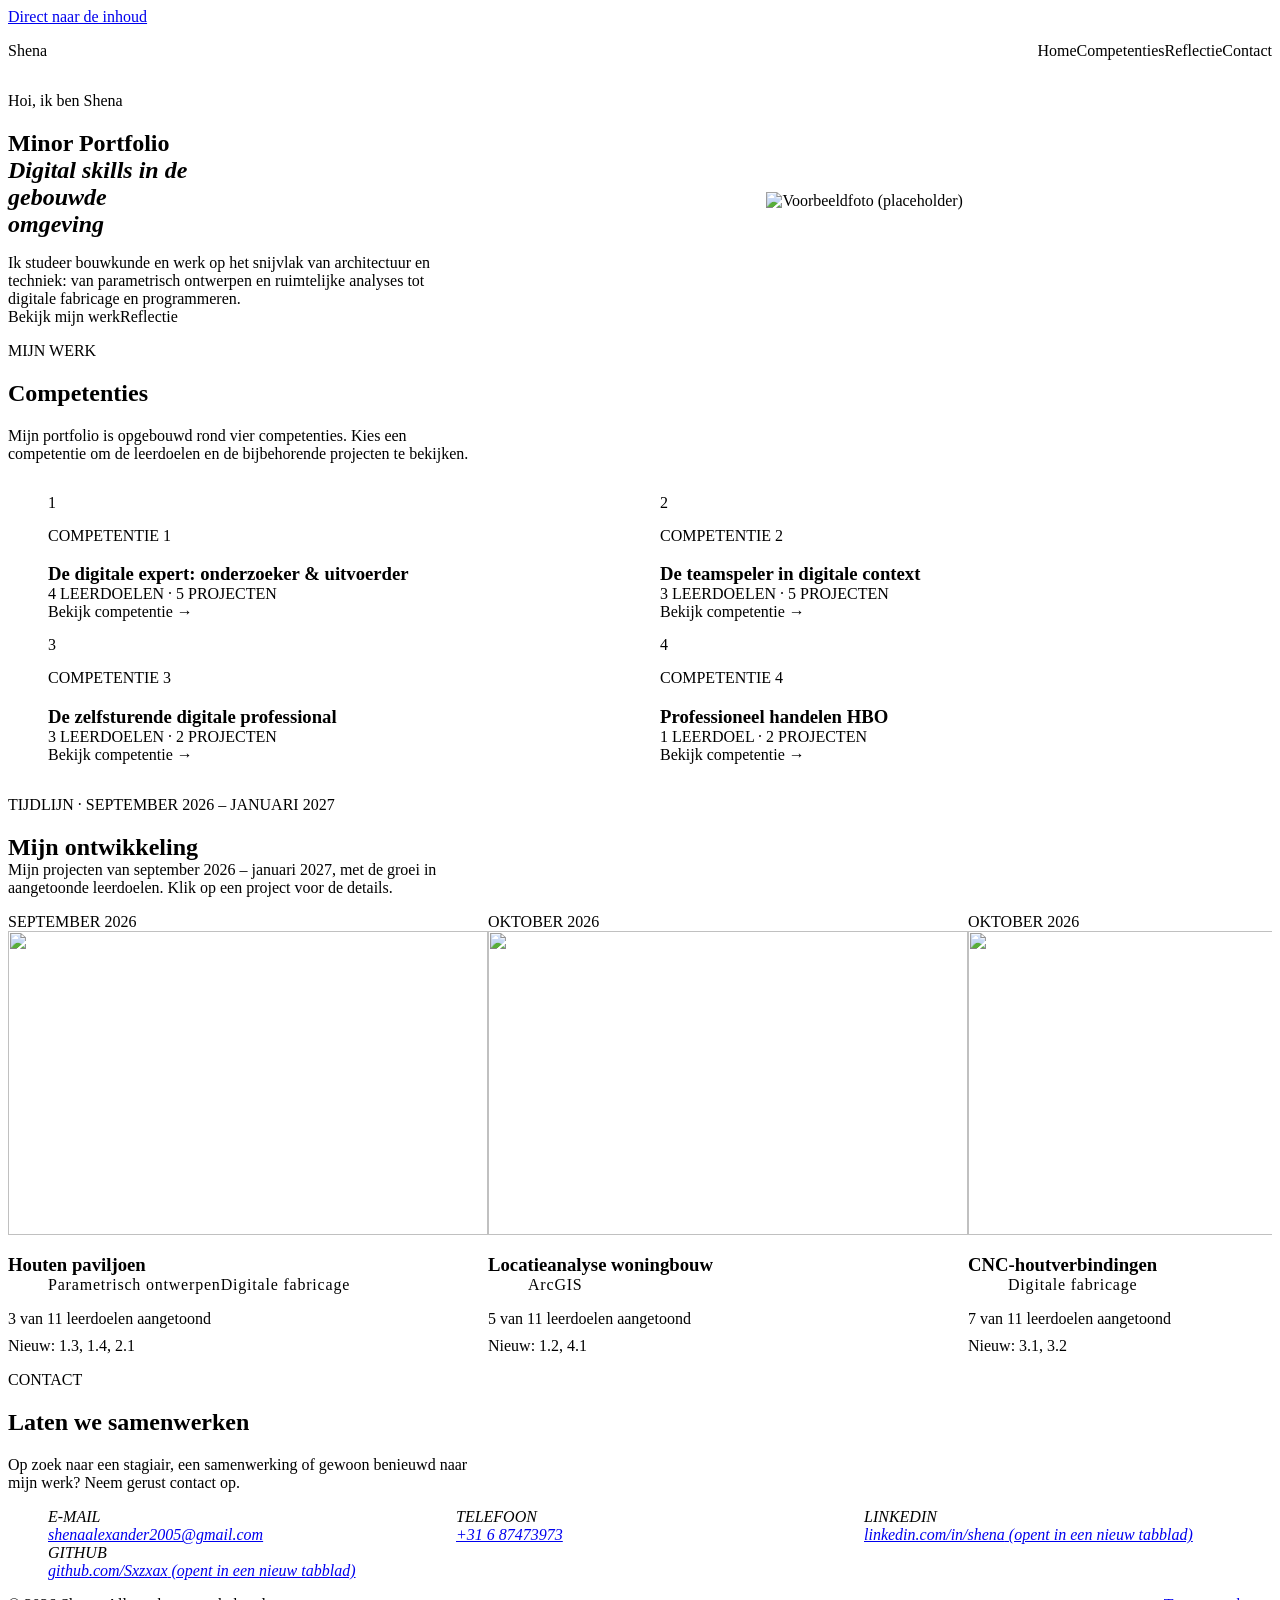
==== index.html @ 4168b0f2 "Updated contact information" ====
<!DOCTYPE html>
<html lang="nl" class="no-js">
<head>
  <meta charset="UTF-8">
  <meta name="viewport" content="width=device-width, initial-scale=1.0">
  <title>Shena | Portfolio bouwkunde</title>
  <meta name="description" content="Portfolio van Shena, student bouwkunde, opgebouwd rond vier competenties.">

  <link rel="stylesheet" href="css/variables.css">
  <link rel="stylesheet" href="css/base.css">
  <link rel="stylesheet" href="css/style.css">
  <script src="js/main.js" defer></script>
  <script>
    /* Apply a saved light/dark choice before the page is drawn, to avoid a flash */
    try {
      var savedTheme = localStorage.getItem("theme");
      if (savedTheme === "light" || savedTheme === "dark") document.documentElement.dataset.theme = savedTheme;
    } catch (e) {}
  </script>
</head>
<body>
  <a class="skip-link" href="#main">Direct naar de inhoud</a>

  <header class="site-header">
    <div class="container site-header__inner">
      <a class="site-header__logo" href="index.html" aria-label="Shena, terug naar home">Shena</a>

      <nav class="nav" aria-label="Hoofdmenu">
        <button class="nav__toggle" type="button" aria-expanded="false" aria-controls="nav-list">
          <span class="nav__toggle-icon" aria-hidden="true"></span>
          Menu
        </button>
        <ul class="nav__list" id="nav-list">
          <li><a class="nav__link" href="#home">Home</a></li>
          <li><a class="nav__link" href="#competenties">Competenties</a></li>
          <li><a class="nav__link" href="reflectie.html">Reflectie</a></li>
          <li><a class="nav__link" href="#contact">Contact</a></li>
        </ul>
      </nav>

      <button class="theme-toggle" type="button" aria-pressed="false" data-theme-toggle hidden>
        <svg class="theme-toggle__icon theme-toggle__icon--sun" viewBox="0 0 24 24" aria-hidden="true" focusable="false">
          <circle cx="12" cy="12" r="4.5"/>
          <path d="M12 1.5v3M12 19.5v3M1.5 12h3M19.5 12h3M4.6 4.6l2.1 2.1M17.3 17.3l2.1 2.1M4.6 19.4l2.1-2.1M17.3 6.7l2.1-2.1"/>
        </svg>
        <svg class="theme-toggle__icon theme-toggle__icon--moon" viewBox="0 0 24 24" aria-hidden="true" focusable="false">
          <path d="M20.5 14.5A8.5 8.5 0 0 1 9.5 3.5a8.5 8.5 0 1 0 11 11z"/>
        </svg>
        <span class="visually-hidden">Lichte modus</span>
      </button>
    </div>
  </header>

  <main id="main">
    <!-- Hero -->
    <section class="hero" id="home" aria-labelledby="hero-title">
      <div class="container hero__inner">
        <div class="hero__content">
          <p class="hero__greeting">Hoi, ik ben Shena</p>
          <h1 class="hero__title" id="hero-title">
            Minor Portfolio<br><span class="hero__title-accent">Digital skills in de gebouwde omgeving</span>
          </h1>
          <p class="hero__text">
            Ik studeer bouwkunde en werk op het snijvlak van architectuur en techniek: van parametrisch ontwerpen en ruimtelijke analyses tot digitale fabricage en programmeren.
          </p>
          <div class="hero__actions">
            <a class="button button--primary" href="#competenties">Bekijk mijn werk</a>
            <a class="button button--outline" href="reflectie.html">Reflectie</a>
          </div>
        </div>
        <figure class="hero__image">
          <img src="https://picsum.photos/seed/shena-hero/800/1000" alt="Voorbeeldfoto (placeholder)" width="800" height="1000">
        </figure>
      </div>
    </section>

    <!-- Competenties overview -->
    <section class="section" id="competenties" aria-labelledby="competenties-title">
      <div class="container">
        <p class="section__eyebrow">Mijn werk</p>
        <h2 id="competenties-title">Competenties</h2>
        <p class="section__intro">Mijn portfolio is opgebouwd rond vier competenties. Kies een competentie om de leerdoelen en de bijbehorende projecten te bekijken.</p>

        <ul class="project-grid theme-grid">
          <li class="reveal">
            <article class="project-card theme-card">
              <div class="project-card__body">
                <p class="theme-card__number" aria-hidden="true">1</p>
                <p class="theme-card__label">Competentie 1</p>
                <h3 class="project-card__title">
                  <a class="project-card__link" href="competenties/digitale-expert.html">De digitale expert: onderzoeker &amp; uitvoerder</a>
                </h3>
                <p class="theme-card__count">4 leerdoelen · 5 projecten</p>
                <p class="project-card__cta" aria-hidden="true">Bekijk competentie &rarr;</p>
              </div>
            </article>
          </li>

          <li class="reveal">
            <article class="project-card theme-card">
              <div class="project-card__body">
                <p class="theme-card__number" aria-hidden="true">2</p>
                <p class="theme-card__label">Competentie 2</p>
                <h3 class="project-card__title">
                  <a class="project-card__link" href="competenties/teamspeler.html">De teamspeler in digitale context</a>
                </h3>
                <p class="theme-card__count">3 leerdoelen · 5 projecten</p>
                <p class="project-card__cta" aria-hidden="true">Bekijk competentie &rarr;</p>
              </div>
            </article>
          </li>

          <li class="reveal">
            <article class="project-card theme-card">
              <div class="project-card__body">
                <p class="theme-card__number" aria-hidden="true">3</p>
                <p class="theme-card__label">Competentie 3</p>
                <h3 class="project-card__title">
                  <a class="project-card__link" href="competenties/zelfsturende-professional.html">De zelfsturende digitale professional</a>
                </h3>
                <p class="theme-card__count">3 leerdoelen · 2 projecten</p>
                <p class="project-card__cta" aria-hidden="true">Bekijk competentie &rarr;</p>
              </div>
            </article>
          </li>

          <li class="reveal">
            <article class="project-card theme-card">
              <div class="project-card__body">
                <p class="theme-card__number" aria-hidden="true">4</p>
                <p class="theme-card__label">Competentie 4</p>
                <h3 class="project-card__title">
                  <a class="project-card__link" href="competenties/professioneel-handelen.html">Professioneel handelen HBO</a>
                </h3>
                <p class="theme-card__count">1 leerdoel · 2 projecten</p>
                <p class="project-card__cta" aria-hidden="true">Bekijk competentie &rarr;</p>
              </div>
            </article>
          </li>
        </ul>
      </div>
    </section>

    <!-- Timeline -->
    <section class="section timeline" id="tijdlijn" aria-labelledby="timeline-title" data-slider>
      <div class="container">
        <div class="timeline__header">
          <div>
            <p class="section__eyebrow">Tijdlijn · september 2026 – januari 2027</p>
            <h2 id="timeline-title">Mijn ontwikkeling</h2>
            <p class="timeline__intro">Mijn projecten van september 2026 – januari 2027, met de groei in aangetoonde leerdoelen. Klik op een project voor de details.</p>
          </div>
          <div class="timeline__controls" hidden>
            <button class="timeline__button" type="button" data-slider-prev aria-controls="timeline-track">
              <span aria-hidden="true">&larr;</span><span class="visually-hidden">Vorige projecten</span>
            </button>
            <button class="timeline__button" type="button" data-slider-next aria-controls="timeline-track">
              <span aria-hidden="true">&rarr;</span><span class="visually-hidden">Volgende projecten</span>
            </button>
          </div>
        </div>

        <ol class="timeline__track" id="timeline-track" data-slider-track>
          <li class="timeline__item">
            <p class="timeline__date">september 2026</p>
            <article class="project-card timeline-card">
              <div class="project-card__media">
                <img src="https://picsum.photos/seed/shena-houten-paviljoen/800/500" alt="" width="800" height="500" loading="lazy">
              </div>
              <div class="project-card__body">
                <h3 class="project-card__title">
                  <a class="project-card__link" href="projects/houten-paviljoen.html">Houten paviljoen</a>
                </h3>
                <ul class="tag-list" aria-label="Tags">
                  <li class="tag">Parametrisch ontwerpen</li>
                  <li class="tag">Digitale fabricage</li>
                </ul>
                <div class="timeline-card__progress">
                  <p class="timeline-card__progress-label">3 van 11 leerdoelen aangetoond</p>
                  <div class="progress-bar" aria-hidden="true"><span style="width: 27%"></span></div>
                </div>
              <p class="timeline-card__new">Nieuw: 1.3, 1.4, 2.1</p>
              </div>
            </article>
          </li>
          <li class="timeline__item">
            <p class="timeline__date">oktober 2026</p>
            <article class="project-card timeline-card">
              <div class="project-card__media">
                <img src="https://picsum.photos/seed/shena-locatieanalyse-woningbouw/800/500" alt="" width="800" height="500" loading="lazy">
              </div>
              <div class="project-card__body">
                <h3 class="project-card__title">
                  <a class="project-card__link" href="projects/locatieanalyse-woningbouw.html">Locatieanalyse woningbouw</a>
                </h3>
                <ul class="tag-list" aria-label="Tags">
                  <li class="tag">ArcGIS</li>
                </ul>
                <div class="timeline-card__progress">
                  <p class="timeline-card__progress-label">5 van 11 leerdoelen aangetoond</p>
                  <div class="progress-bar" aria-hidden="true"><span style="width: 45%"></span></div>
                </div>
              <p class="timeline-card__new">Nieuw: 1.2, 4.1</p>
              </div>
            </article>
          </li>
          <li class="timeline__item">
            <p class="timeline__date">oktober 2026</p>
            <article class="project-card timeline-card">
              <div class="project-card__media">
                <img src="https://picsum.photos/seed/shena-cnc-houtverbindingen/800/500" alt="" width="800" height="500" loading="lazy">
              </div>
              <div class="project-card__body">
                <h3 class="project-card__title">
                  <a class="project-card__link" href="projects/cnc-houtverbindingen.html">CNC-houtverbindingen</a>
                </h3>
                <ul class="tag-list" aria-label="Tags">
                  <li class="tag">Digitale fabricage</li>
                </ul>
                <div class="timeline-card__progress">
                  <p class="timeline-card__progress-label">7 van 11 leerdoelen aangetoond</p>
                  <div class="progress-bar" aria-hidden="true"><span style="width: 64%"></span></div>
                </div>
              <p class="timeline-card__new">Nieuw: 3.1, 3.2</p>
              </div>
            </article>
          </li>
          <li class="timeline__item">
            <p class="timeline__date">november 2026</p>
            <article class="project-card timeline-card">
              <div class="project-card__media">
                <img src="https://picsum.photos/seed/shena-parametrische-gevel/800/500" alt="" width="800" height="500" loading="lazy">
              </div>
              <div class="project-card__body">
                <h3 class="project-card__title">
                  <a class="project-card__link" href="projects/parametrische-gevel.html">Parametrische gevel</a>
                </h3>
                <ul class="tag-list" aria-label="Tags">
                  <li class="tag">Parametrisch ontwerpen</li>
                  <li class="tag">Python</li>
                </ul>
                <div class="timeline-card__progress">
                  <p class="timeline-card__progress-label">9 van 11 leerdoelen aangetoond</p>
                  <div class="progress-bar" aria-hidden="true"><span style="width: 82%"></span></div>
                </div>
              <p class="timeline-card__new">Nieuw: 1.1, 2.2</p>
              </div>
            </article>
          </li>
          <li class="timeline__item">
            <p class="timeline__date">december 2026</p>
            <article class="project-card timeline-card">
              <div class="project-card__media">
                <img src="https://picsum.photos/seed/shena-hittestress-analyse/800/500" alt="" width="800" height="500" loading="lazy">
              </div>
              <div class="project-card__body">
                <h3 class="project-card__title">
                  <a class="project-card__link" href="projects/hittestress-analyse.html">Hittestress-analyse</a>
                </h3>
                <ul class="tag-list" aria-label="Tags">
                  <li class="tag">ArcGIS</li>
                  <li class="tag">Python</li>
                </ul>
                <div class="timeline-card__progress">
                  <p class="timeline-card__progress-label">9 van 11 leerdoelen aangetoond</p>
                  <div class="progress-bar" aria-hidden="true"><span style="width: 82%"></span></div>
                </div>
              </div>
            </article>
          </li>
          <li class="timeline__item">
            <p class="timeline__date">januari 2027</p>
            <article class="project-card timeline-card">
              <div class="project-card__media">
                <img src="https://picsum.photos/seed/shena-bim-automatisering/800/500" alt="" width="800" height="500" loading="lazy">
              </div>
              <div class="project-card__body">
                <h3 class="project-card__title">
                  <a class="project-card__link" href="projects/bim-automatisering.html">BIM-automatisering</a>
                </h3>
                <ul class="tag-list" aria-label="Tags">
                  <li class="tag">Python</li>
                </ul>
                <div class="timeline-card__progress">
                  <p class="timeline-card__progress-label">11 van 11 leerdoelen aangetoond</p>
                  <div class="progress-bar" aria-hidden="true"><span style="width: 100%"></span></div>
                </div>
              <p class="timeline-card__new">Nieuw: 2.3, 3.3</p>
              </div>
            </article>
          </li>
        </ol>
      </div>
    </section>

    <!-- Contact -->
    <section class="section contact" id="contact" aria-labelledby="contact-title">
      <div class="container">
        <p class="section__eyebrow">Contact</p>
        <h2 id="contact-title">Laten we samenwerken</h2>
        <p class="section__intro">Op zoek naar een stagiair, een samenwerking of gewoon benieuwd naar mijn werk? Neem gerust contact op.</p>

        <address>
          <ul class="contact__list">
            <li class="contact__item reveal">
              <span class="contact__label">E-mail</span>
              <a class="contact__value" href="mailto:shenaalexander2005@gmail.com">shenaalexander2005@gmail.com</a>
            </li>
            <li class="contact__item reveal">
              <span class="contact__label">Telefoon</span>
              <a class="contact__value" href="tel:+31687473973">+31 6 87473973</a>
            </li>
            <li class="contact__item reveal">
              <span class="contact__label">LinkedIn</span>
              <a class="contact__value" href="https://www.linkedin.com/in/shena-alexander-077860359/" rel="noopener noreferrer" target="_blank">linkedin.com/in/shena<span class="visually-hidden"> (opent in een nieuw tabblad)</span></a>
            </li>
            <li class="contact__item reveal">
              <span class="contact__label">GitHub</span>
              <a class="contact__value" href="https://github.com/Sxzxax" rel="noopener noreferrer" target="_blank">github.com/Sxzxax<span class="visually-hidden"> (opent in een nieuw tabblad)</span></a>
            </li>
          </ul>
        </address>
      </div>
    </section>
  </main>

  <footer class="site-footer">
    <div class="container site-footer__inner">
      <p>&copy; <span data-year>2026</span> Shena. Alle rechten voorbehouden.</p>
      <p><a href="index.html">Terug naar home</a></p>
    </div>
  </footer>
</body>
</html>
---- css/style.css ----
/* ==========================================================================
   Layout & components
   ========================================================================== */

/* ---- Layout helpers ---- */

.container {
  width: 100%;
  max-width: var(--container-max-width);
  margin-inline: auto;
  padding-inline: var(--container-padding);
}

.container--narrow {
  max-width: var(--container-narrow);
}

.section {
  padding-block: var(--space-3xl);
}

@media (min-width: 48em) {
  .section {
    padding-block: var(--space-4xl);
  }
}

.section__eyebrow {
  margin-bottom: var(--space-xs);
  color: var(--color-accent);
  font-size: var(--font-size-sm);
  font-weight: var(--font-weight-medium);
  letter-spacing: var(--letter-spacing-wide);
  text-transform: uppercase;
}

.section__intro {
  max-width: 60ch;
  margin-bottom: var(--space-2xl);
  color: var(--color-text-muted);
  font-size: var(--font-size-md);
}

/* ---- Buttons ---- */

.button {
  display: inline-flex;
  align-items: center;
  gap: var(--space-xs);
  padding: var(--space-sm) var(--space-lg);
  border: var(--border-width) solid var(--color-accent);
  border-radius: var(--radius-pill);
  font-size: var(--font-size-base);
  font-weight: var(--font-weight-medium);
  text-decoration: none;
  transition: background-color var(--transition-fast), color var(--transition-fast);
}

.button--primary {
  background-color: var(--color-accent);
  color: var(--color-on-accent);
}

.button--primary:hover {
  background-color: var(--color-accent-strong);
  color: var(--color-on-accent);
}

.button--outline {
  background-color: transparent;
  color: var(--color-accent);
}

.button--outline:hover {
  background-color: var(--color-accent);
  color: var(--color-on-accent);
}

/* ---- Header & navigation ---- */

.site-header {
  position: sticky;
  top: 0;
  z-index: 50;
  background-color: var(--color-header-bg);
  backdrop-filter: blur(0.8rem);
  border-bottom: var(--border-width) solid var(--color-border);
}

.site-header__inner {
  display: flex;
  align-items: center;
  justify-content: space-between;
  min-height: var(--header-height);
}

.site-header__logo {
  font-family: var(--font-family-heading);
  font-size: var(--font-size-lg);
  color: var(--color-heading);
  text-decoration: none;
}

.site-header__logo:hover {
  color: var(--color-accent);
}

.nav__toggle {
  display: inline-flex;
  align-items: center;
  gap: var(--space-xs);
  padding: var(--space-xs) var(--space-sm);
  background: none;
  border: var(--border-width) solid var(--color-border);
  border-radius: var(--radius-sm);
  color: var(--color-text);
  font: inherit;
  font-size: var(--font-size-sm);
  cursor: pointer;
}

.nav__toggle-icon,
.nav__toggle-icon::before,
.nav__toggle-icon::after {
  display: block;
  width: 1.8rem;
  height: 0.2rem;
  background-color: currentColor;
  transition: transform var(--transition-base);
}

.nav__toggle-icon {
  position: relative;
}

.nav__toggle-icon::before,
.nav__toggle-icon::after {
  content: "";
  position: absolute;
  left: 0;
}

.nav__toggle-icon::before { top: -0.6rem; }
.nav__toggle-icon::after { top: 0.6rem; }

.nav__toggle[aria-expanded="true"] .nav__toggle-icon {
  background-color: transparent;
}

.nav__toggle[aria-expanded="true"] .nav__toggle-icon::before {
  transform: translateY(0.6rem) rotate(45deg);
}

.nav__toggle[aria-expanded="true"] .nav__toggle-icon::after {
  transform: translateY(-0.6rem) rotate(-45deg);
}

.nav__list {
  position: absolute;
  top: 100%;
  left: 0;
  right: 0;
  display: none;
  flex-direction: column;
  padding: var(--space-md) var(--container-padding) var(--space-lg);
  background-color: var(--color-bg);
  border-bottom: var(--border-width) solid var(--color-border);
  list-style: none;
}

.nav__list.is-open {
  display: flex;
}

.nav__link {
  display: block;
  padding: var(--space-sm) 0;
  color: var(--color-text);
  font-size: var(--font-size-md);
  text-decoration: none;
}

.nav__link:hover,
.nav__link[aria-current="page"] {
  color: var(--color-accent);
}

/* Without JS the toggle is hidden and the menu is always visible */
.no-js .nav__toggle {
  display: none;
}

.no-js .nav__list {
  position: static;
  display: flex;
  flex-direction: row;
  gap: var(--space-md);
  padding: 0;
  border: 0;
}

@media (min-width: 48em) {
  .nav__toggle {
    display: none;
  }

  .nav__list,
  .no-js .nav__list {
    position: static;
    display: flex;
    flex-direction: row;
    gap: var(--space-xl);
    padding: 0;
    background: none;
    border: 0;
  }

  .nav__link {
    padding: var(--space-xs) 0;
    font-size: var(--font-size-base);
  }
}

/* ---- Light/dark theme toggle ---- */

.nav {
  margin-left: auto;
}

.theme-toggle {
  display: grid;
  place-items: center;
  flex-shrink: 0;
  width: 4rem;
  height: 4rem;
  margin-left: var(--space-sm);
  padding: 0;
  background: none;
  border: var(--border-width) solid var(--color-border);
  border-radius: var(--radius-pill);
  color: var(--color-text);
  cursor: pointer;
  transition: border-color var(--transition-fast), color var(--transition-fast);
}

.theme-toggle[hidden] {
  display: none;
}

.theme-toggle:hover {
  border-color: var(--color-accent);
  color: var(--color-accent);
}

.theme-toggle__icon {
  width: 2rem;
  height: 2rem;
  fill: none;
  stroke: currentColor;
  stroke-width: 1.8;
  stroke-linecap: round;
  stroke-linejoin: round;
}

/* Dark theme shows the sun (switch to light); light theme shows the moon */
.theme-toggle__icon--moon,
.theme-toggle[aria-pressed="true"] .theme-toggle__icon--sun {
  display: none;
}

.theme-toggle[aria-pressed="true"] .theme-toggle__icon--moon {
  display: block;
}

@media (min-width: 48em) {
  .theme-toggle {
    margin-left: var(--space-xl);
  }
}

/* ---- Hero ---- */

.hero {
  display: flex;
  align-items: center;
  min-height: calc(100vh - var(--header-height));
  padding-block: var(--space-3xl);
}

.hero__greeting {
  margin-bottom: var(--space-sm);
  color: var(--color-accent);
  font-size: var(--font-size-md);
}

.hero__title {
  max-width: 16ch;
  margin-bottom: var(--space-lg);
}

.hero__title-accent {
  color: var(--color-accent);
  font-style: italic;
}

.hero__text {
  max-width: 55ch;
  margin-bottom: var(--space-xl);
  color: var(--color-text-muted);
  font-size: var(--font-size-md);
}

.hero__actions {
  display: flex;
  flex-wrap: wrap;
  gap: var(--space-md);
}

.hero__inner {
  display: grid;
  /* minmax(0, …) stops the image's intrinsic width from widening the column */
  grid-template-columns: minmax(0, 1fr);
  gap: var(--space-2xl);
  align-items: center;
}

.hero__image {
  margin: 0;
}

.hero__image img {
  width: 100%;
  max-height: 48rem;
  aspect-ratio: 4 / 5;
  object-fit: cover;
  border-radius: var(--radius-lg);
  border: var(--border-width) solid var(--color-border);
  box-shadow: var(--shadow-card);
}

@media (min-width: 48em) {
  .hero__inner {
    grid-template-columns: minmax(0, 3fr) minmax(0, 2fr);
  }

  .hero__image img {
    max-height: none;
  }
}

/* ---- Project cards ---- */

.project-grid {
  display: grid;
  grid-template-columns: repeat(auto-fill, minmax(min(100%, 32rem), 1fr));
  gap: var(--space-xl);
  list-style: none;
}

.project-card {
  position: relative;
  display: flex;
  flex-direction: column;
  height: 100%;
  overflow: hidden;
  background-color: var(--color-bg-elevated);
  border: var(--border-width) solid var(--color-border);
  border-radius: var(--radius-lg);
  transition: transform var(--transition-base), box-shadow var(--transition-base),
    border-color var(--transition-base);
}

.project-card:hover,
.project-card:focus-within {
  transform: translateY(-0.4rem);
  border-color: var(--color-accent);
  box-shadow: var(--shadow-card);
}

.project-card__media {
  aspect-ratio: 16 / 10;
  background: linear-gradient(135deg, var(--color-bg-subtle), var(--color-accent));
}

.project-card__media img {
  width: 100%;
  height: 100%;
  object-fit: cover;
}

.project-card__body {
  display: flex;
  flex-direction: column;
  flex: 1;
  padding: var(--space-lg);
}

.project-card__title {
  margin-bottom: var(--space-xs);
}

.project-card__description {
  flex: 1;
  color: var(--color-text-muted);
}

/* Makes the whole card clickable while keeping one accessible link */
.project-card__link {
  color: var(--color-heading);
  text-decoration: none;
}

.project-card__link::after {
  content: "";
  position: absolute;
  inset: 0;
}

.project-card__link:focus-visible {
  outline: none;
}

.project-card:has(.project-card__link:focus-visible) {
  outline: 0.3rem solid var(--color-focus);
  outline-offset: 0.3rem;
}

.project-card__cta {
  margin: var(--space-md) 0 0;
  color: var(--color-accent);
  font-weight: var(--font-weight-medium);
}

/* ---- Theme cards (home page) ---- */

.theme-grid {
  grid-template-columns: repeat(auto-fill, minmax(min(100%, 26rem), 1fr));
}

.theme-card {
  border-top: 0.4rem solid var(--color-accent);
}

.theme-card__number {
  margin-bottom: var(--space-md);
  color: var(--color-accent);
  font-family: var(--font-family-heading);
  font-size: var(--font-size-xl);
  line-height: 1;
}

.theme-card__label {
  margin-bottom: var(--space-2xs);
  color: var(--color-accent);
  font-size: var(--font-size-sm);
  font-weight: var(--font-weight-medium);
  letter-spacing: var(--letter-spacing-wide);
  text-transform: uppercase;
}

.theme-card__count {
  margin: var(--space-md) 0 0;
  color: var(--color-text-muted);
  font-size: var(--font-size-sm);
  letter-spacing: var(--letter-spacing-wide);
  text-transform: uppercase;
}

/* ---- Theme overview page ---- */

.theme-header {
  padding-block: var(--space-2xl) 0;
}

.leerdoelen,
.competentie-projects {
  margin-top: var(--space-2xl);
}

.leerdoelen h2,
.competentie-projects h2 {
  margin-bottom: var(--space-lg);
}

.competentie-diagram {
  margin-top: var(--space-xl);
}

/* ---- Leerdoelen (competentie and project pages) ---- */

.leerdoel-list {
  display: grid;
  gap: var(--space-sm);
  max-width: 80ch;
  padding: 0;
  list-style: none;
}

.project-detail__content .leerdoel-list {
  padding-left: 0;
}

.leerdoel {
  display: flex;
  align-items: flex-start;
  gap: var(--space-md);
  margin: 0;
  padding: var(--space-md) var(--space-lg);
  background-color: var(--color-bg-elevated);
  border: var(--border-width) solid var(--color-border);
  border-radius: var(--radius-md);
}

.project-detail__content .leerdoel {
  margin-bottom: 0;
}

.leerdoel__code {
  flex-shrink: 0;
  min-width: 4.4rem;
  padding: var(--space-2xs) var(--space-xs);
  background-color: var(--color-bg-subtle);
  border-radius: var(--radius-sm);
  color: var(--color-accent);
  font-family: var(--font-family-heading);
  font-size: var(--font-size-md);
  line-height: var(--line-height-tight);
  text-align: center;
  text-decoration: none;
}

a.leerdoel__code:hover {
  background-color: var(--color-accent);
  color: var(--color-on-accent);
}

.leerdoel__text {
  margin: 0;
}

/* ---- Leerdoel accordion (competentie pages) ----
   Native <details>/<summary>: works with keyboard and without JS. */

.leerdoel-accordion {
  display: block;
  padding: 0;
  transition: border-color var(--transition-fast);
}

.leerdoel-accordion:hover,
.leerdoel-accordion[open] {
  border-color: var(--color-accent);
}

.leerdoel-accordion__summary {
  display: flex;
  align-items: flex-start;
  gap: var(--space-md);
  padding: var(--space-md) var(--space-lg);
  cursor: pointer;
  list-style: none;
}

/* Hide the browser's own triangle; the chevron below replaces it */
.leerdoel-accordion__summary::-webkit-details-marker {
  display: none;
}

.leerdoel-accordion__summary .leerdoel__text {
  flex: 1;
}

.leerdoel-accordion__summary:focus-visible {
  outline: 0.3rem solid var(--color-focus);
  outline-offset: 0.2rem;
  border-radius: var(--radius-md);
}

/* Chevron that points down when closed and up when open */
.leerdoel-accordion__icon {
  flex-shrink: 0;
  width: 1rem;
  height: 1rem;
  margin-top: 0.7rem;
  border-right: 0.2rem solid var(--color-accent);
  border-bottom: 0.2rem solid var(--color-accent);
  transform: rotate(45deg);
  transition: transform var(--transition-base);
}

.leerdoel-accordion[open] .leerdoel-accordion__icon {
  transform: translateY(0.4rem) rotate(-135deg);
}

.leerdoel-accordion__body {
  /* Lines the text up with the leerdoel text, past the code badge */
  padding: 0 var(--space-lg) var(--space-lg) calc(var(--space-lg) + 4.4rem + var(--space-md));
  color: var(--color-text-muted);
}

.leerdoel-accordion__body p {
  margin: 0 0 var(--space-md);
}

.leerdoel-accordion__label {
  color: var(--color-accent);
  font-size: var(--font-size-xs);
  letter-spacing: var(--letter-spacing-wide);
  text-transform: uppercase;
}

.leerdoel-accordion__body .leerdoel-accordion__label {
  margin-bottom: var(--space-xs);
}

.leerdoel-accordion__projects {
  display: flex;
  flex-wrap: wrap;
  gap: var(--space-xs) var(--space-md);
  margin: 0;
  padding: 0;
  list-style: none;
}

.leerdoel-accordion__body .leerdoel-accordion__empty {
  margin: 0;
  font-style: italic;
}

@media (max-width: 47.99em) {
  .leerdoel-accordion__body {
    padding-left: var(--space-lg);
  }
}

/* ---- Timeline slider (reflectie page) ---- */

.timeline {
  padding-top: 0;
}

.timeline__header {
  display: flex;
  flex-wrap: wrap;
  align-items: flex-end;
  justify-content: space-between;
  gap: var(--space-md);
  margin-bottom: var(--space-lg);
}

.timeline__header h2 {
  margin-bottom: var(--space-xs);
}

.timeline__intro {
  max-width: 60ch;
  margin: 0;
  color: var(--color-text-muted);
}

.timeline__controls {
  display: flex;
  gap: var(--space-xs);
}

.timeline__controls[hidden] {
  display: none;
}

.timeline__button {
  display: grid;
  place-items: center;
  width: 4.4rem;
  height: 4.4rem;
  background: none;
  border: var(--border-width) solid var(--color-accent);
  border-radius: var(--radius-pill);
  color: var(--color-accent);
  font-size: var(--font-size-md);
  cursor: pointer;
  transition: background-color var(--transition-fast), color var(--transition-fast);
}

.timeline__button:hover:not(:disabled) {
  background-color: var(--color-accent);
  color: var(--color-on-accent);
}

.timeline__button:disabled {
  opacity: 0.35;
  cursor: default;
}

.timeline__track {
  display: grid;
  grid-auto-flow: column;
  grid-auto-columns: min(85%, 30rem);
  gap: var(--space-lg);
  margin: 0;
  /* Room for the card hover lift and focus outline inside the scroll area */
  padding: var(--space-xs) var(--space-2xs) var(--space-lg);
  overflow-x: auto;
  scroll-snap-type: x mandatory;
  scroll-padding-inline: var(--space-2xs);
  list-style: none;
  scrollbar-color: var(--color-accent) transparent;
}

.timeline__item {
  position: relative;
  display: flex;
  flex-direction: column;
  padding-top: var(--space-xl);
  scroll-snap-align: start;
}

/* The line connecting the dots, running into the gap to the next item */
.timeline__item::before {
  content: "";
  position: absolute;
  top: 0.7rem;
  left: 0;
  right: calc(-1 * var(--space-lg));
  height: 0.2rem;
  background-color: var(--color-border);
}

.timeline__item:last-child::before {
  right: 0;
}

.timeline__item::after {
  content: "";
  position: absolute;
  top: 0;
  left: 0;
  width: 1.6rem;
  height: 1.6rem;
  background-color: var(--color-accent);
  border: 0.3rem solid var(--color-bg);
  border-radius: 50%;
}

.timeline__date {
  margin-bottom: var(--space-sm);
  color: var(--color-accent);
  font-size: var(--font-size-sm);
  font-weight: var(--font-weight-medium);
  letter-spacing: var(--letter-spacing-wide);
  text-transform: uppercase;
}

.timeline-card {
  flex: 1;
}

.timeline-card__progress {
  margin-top: auto;
}

.timeline-card__progress-label {
  margin-bottom: var(--space-2xs);
  color: var(--color-text-muted);
  font-size: var(--font-size-sm);
}

.progress-bar {
  height: 0.6rem;
  overflow: hidden;
  background-color: var(--color-bg-subtle);
  border-radius: var(--radius-pill);
}

.progress-bar span {
  display: block;
  height: 100%;
  background-color: var(--color-accent);
  border-radius: inherit;
}

.timeline-card__new {
  margin: var(--space-sm) 0 0;
  color: var(--color-accent);
  font-size: var(--font-size-sm);
}

/* ---- STAR-reflectie steps ---- */

.star-step__title {
  display: flex;
  align-items: center;
  gap: var(--space-md);
}

.star-step__letter {
  display: inline-grid;
  place-items: center;
  flex-shrink: 0;
  width: 1.4em;
  height: 1.4em;
  background-color: var(--color-accent);
  border-radius: var(--radius-md);
  color: var(--color-on-accent);
  font-size: 0.8em;
}

.project-card__leerdoelen {
  margin: var(--space-md) 0 0;
  color: var(--color-text-muted);
  font-size: var(--font-size-sm);
}

.theme-nav {
  margin-top: var(--space-3xl);
  padding-block: var(--space-xl) var(--space-3xl);
  border-top: var(--border-width) solid var(--color-border);
}

.theme-nav__title {
  margin-bottom: var(--space-md);
  font-size: var(--font-size-lg);
}

.theme-nav__list {
  display: flex;
  flex-wrap: wrap;
  gap: var(--space-sm);
  list-style: none;
}

/* ---- Tags ---- */

.tag-list {
  display: flex;
  flex-wrap: wrap;
  gap: var(--space-xs);
  margin-bottom: var(--space-md);
  list-style: none;
}

.tag {
  padding: var(--space-2xs) var(--space-sm);
  background-color: var(--color-bg-subtle);
  border-radius: var(--radius-pill);
  color: var(--color-accent);
  font-size: var(--font-size-xs);
  letter-spacing: 0.05em;
}

/* ---- Contact ---- */

.contact {
  background-color: var(--color-bg-elevated);
  border-top: var(--border-width) solid var(--color-border);
}

.contact__list {
  display: grid;
  grid-template-columns: repeat(auto-fit, minmax(min(100%, 24rem), 1fr));
  gap: var(--space-lg);
  list-style: none;
}

.contact__item {
  padding: var(--space-lg);
  border: var(--border-width) solid var(--color-border);
  border-radius: var(--radius-md);
}

.contact__label {
  display: block;
  margin-bottom: var(--space-2xs);
  color: var(--color-text-muted);
  font-size: var(--font-size-sm);
  letter-spacing: var(--letter-spacing-wide);
  text-transform: uppercase;
}

.contact__value {
  font-size: var(--font-size-md);
  word-break: break-word;
}

/* ---- Footer ---- */

.site-footer {
  padding-block: var(--space-xl);
  border-top: var(--border-width) solid var(--color-border);
  color: var(--color-text-muted);
  font-size: var(--font-size-sm);
}

.site-footer__inner {
  display: flex;
  flex-wrap: wrap;
  justify-content: space-between;
  gap: var(--space-md);
}

.site-footer p {
  margin: 0;
}

/* ---- Project detail page ---- */

.breadcrumb ol {
  display: flex;
  flex-wrap: wrap;
  gap: var(--space-xs);
  padding-top: var(--space-xl);
  list-style: none;
  font-size: var(--font-size-sm);
  color: var(--color-text-muted);
}

.breadcrumb li + li::before {
  content: "/";
  margin-right: var(--space-xs);
  color: var(--color-text-muted);
}

.project-detail__header {
  padding-block: var(--space-2xl) var(--space-xl);
}

.project-detail__lead {
  max-width: 60ch;
  color: var(--color-text-muted);
  font-size: var(--font-size-md);
}

.project-detail__meta {
  display: grid;
  grid-template-columns: repeat(auto-fit, minmax(min(100%, 16rem), 1fr));
  gap: var(--space-lg);
  margin: var(--space-xl) 0 0;
  padding-block: var(--space-lg);
  border-block: var(--border-width) solid var(--color-border);
}

.project-detail__meta dt {
  margin-bottom: var(--space-2xs);
  color: var(--color-accent);
  font-size: var(--font-size-xs);
  letter-spacing: var(--letter-spacing-wide);
  text-transform: uppercase;
}

.project-detail__meta dd {
  margin: 0;
}

.project-detail__image {
  margin: 0 0 var(--space-2xl);
}

.project-detail__image img {
  width: 100%;
  aspect-ratio: 16 / 9;
  object-fit: cover;
  border-radius: var(--radius-lg);
  border: var(--border-width) solid var(--color-border);
}

.project-detail__image-placeholder {
  aspect-ratio: 16 / 9;
  border-radius: var(--radius-lg);
  background: linear-gradient(135deg, var(--color-bg-subtle), var(--color-accent));
}

.project-detail__image figcaption {
  margin-top: var(--space-xs);
  color: var(--color-text-muted);
  font-size: var(--font-size-sm);
}

.project-detail__content section {
  margin-bottom: var(--space-2xl);
}

.project-detail__content ul {
  padding-left: var(--space-lg);
}

.project-detail__content li {
  margin-bottom: var(--space-xs);
}

.project-nav {
  display: flex;
  flex-wrap: wrap;
  justify-content: space-between;
  gap: var(--space-md);
  padding-block: var(--space-xl) var(--space-3xl);
  border-top: var(--border-width) solid var(--color-border);
}

/* ---- Reveal on scroll (enabled by JS) ---- */

.js .reveal {
  opacity: 0;
  transform: translateY(2rem);
  transition: opacity 600ms ease, transform 600ms ease;
}

.js .reveal.is-visible {
  opacity: 1;
  transform: none;
}
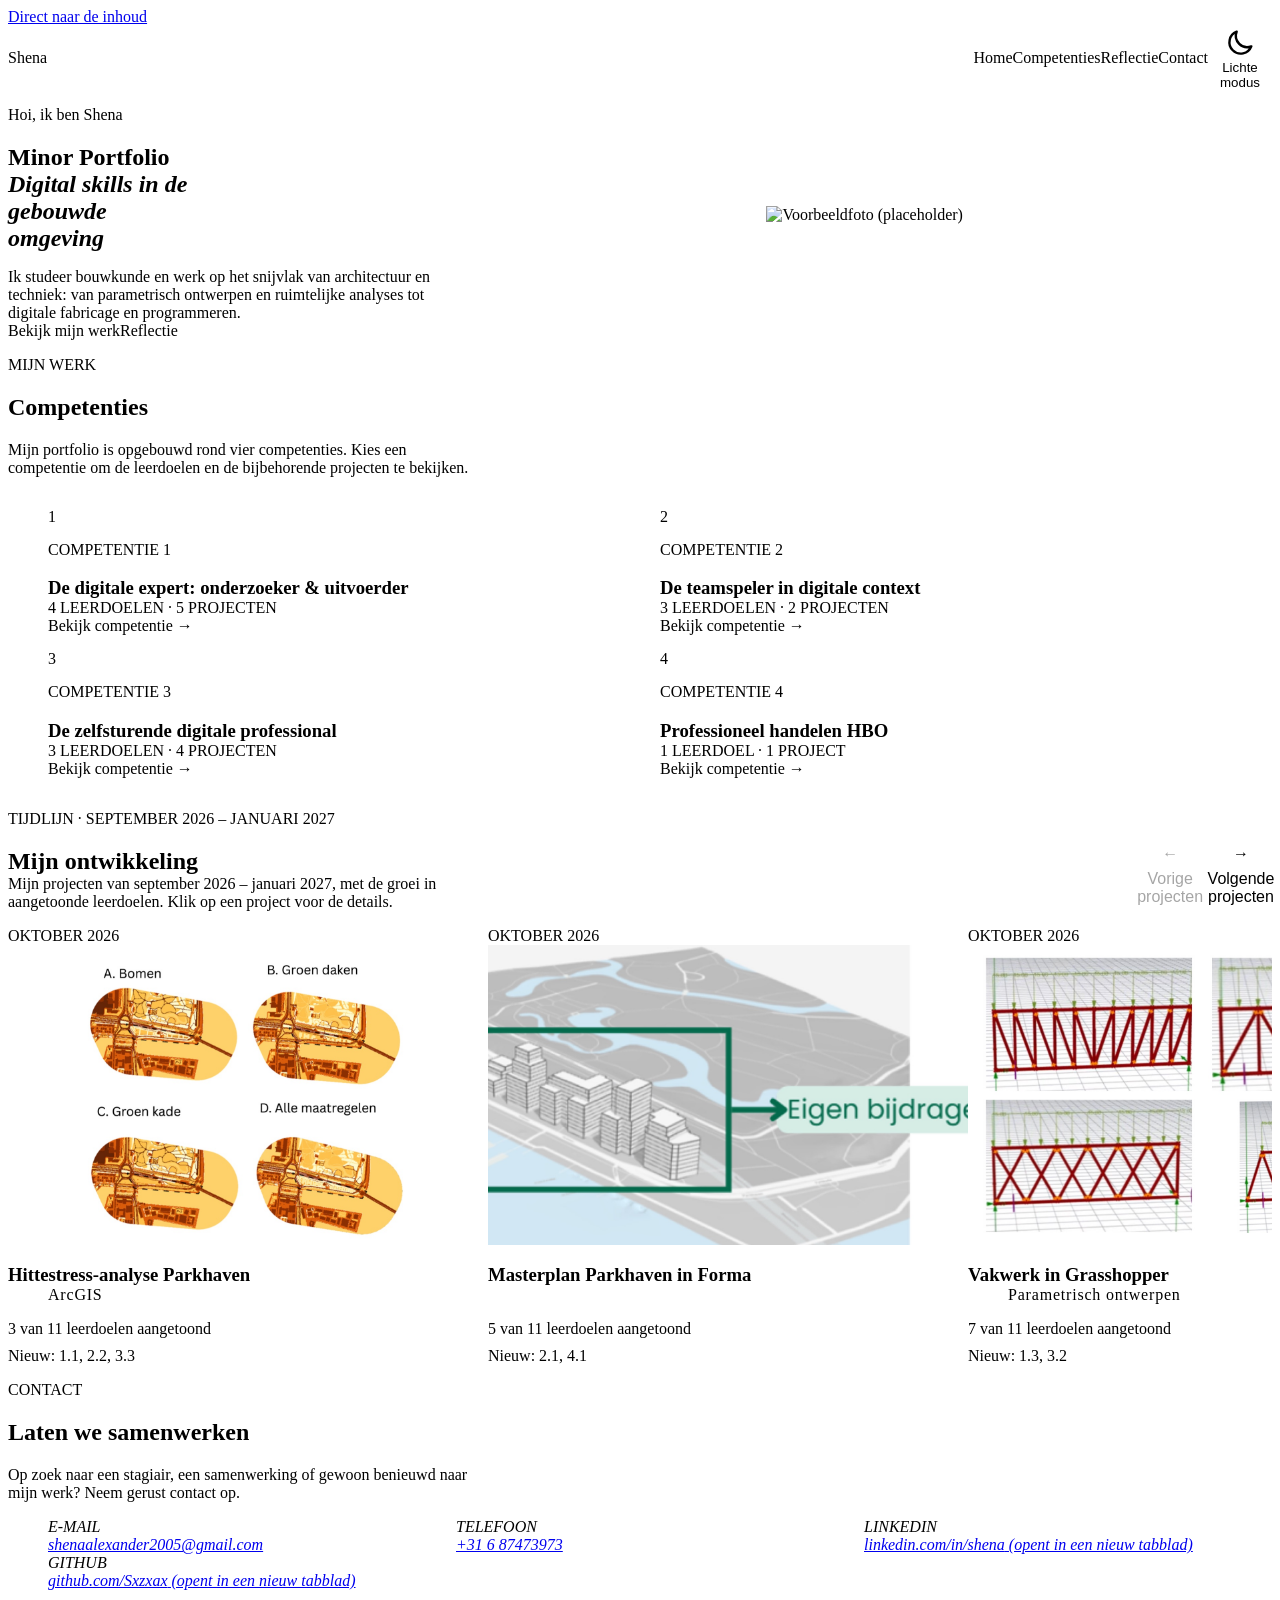
==== commit 849eef0b: "Replace placeholder projects with Shena's real work The six placeholder projects are replaced by her" ====
--- a/index.html
+++ b/index.html
@@ -104,7 +104,7 @@
                 <h3 class="project-card__title">
                   <a class="project-card__link" href="competenties/teamspeler.html">De teamspeler in digitale context</a>
                 </h3>
-                <p class="theme-card__count">3 leerdoelen · 5 projecten</p>
+                <p class="theme-card__count">3 leerdoelen · 2 projecten</p>
                 <p class="project-card__cta" aria-hidden="true">Bekijk competentie &rarr;</p>
               </div>
             </article>
@@ -118,7 +118,7 @@
                 <h3 class="project-card__title">
                   <a class="project-card__link" href="competenties/zelfsturende-professional.html">De zelfsturende digitale professional</a>
                 </h3>
-                <p class="theme-card__count">3 leerdoelen · 2 projecten</p>
+                <p class="theme-card__count">3 leerdoelen · 4 projecten</p>
                 <p class="project-card__cta" aria-hidden="true">Bekijk competentie &rarr;</p>
               </div>
             </article>
@@ -132,7 +132,7 @@
                 <h3 class="project-card__title">
                   <a class="project-card__link" href="competenties/professioneel-handelen.html">Professioneel handelen HBO</a>
                 </h3>
-                <p class="theme-card__count">1 leerdoel · 2 projecten</p>
+                <p class="theme-card__count">1 leerdoel · 1 project</p>
                 <p class="project-card__cta" aria-hidden="true">Bekijk competentie &rarr;</p>
               </div>
             </article>
@@ -162,66 +162,85 @@
 
         <ol class="timeline__track" id="timeline-track" data-slider-track>
           <li class="timeline__item">
-            <p class="timeline__date">september 2026</p>
-            <article class="project-card timeline-card">
-              <div class="project-card__media">
-                <img src="https://picsum.photos/seed/shena-houten-paviljoen/800/500" alt="" width="800" height="500" loading="lazy">
-              </div>
-              <div class="project-card__body">
-                <h3 class="project-card__title">
-                  <a class="project-card__link" href="projects/houten-paviljoen.html">Houten paviljoen</a>
+            <p class="timeline__date">oktober 2026</p>
+            <article class="project-card timeline-card">
+              <div class="project-card__media">
+                <img src="images/hittestress-parkhaven.jpg" alt="" width="800" height="500" loading="lazy">
+              </div>
+              <div class="project-card__body">
+                <h3 class="project-card__title">
+                  <a class="project-card__link" href="projects/hittestress-parkhaven.html">Hittestress-analyse Parkhaven</a>
+                </h3>
+                <ul class="tag-list" aria-label="Tags">
+                  <li class="tag">ArcGIS</li>
+                </ul>
+                <div class="timeline-card__progress">
+                  <p class="timeline-card__progress-label">3 van 11 leerdoelen aangetoond</p>
+                  <div class="progress-bar" aria-hidden="true"><span style="width: 27%"></span></div>
+                </div>
+              <p class="timeline-card__new">Nieuw: 1.1, 2.2, 3.3</p>
+              </div>
+            </article>
+          </li>
+          <li class="timeline__item">
+            <p class="timeline__date">oktober 2026</p>
+            <article class="project-card timeline-card">
+              <div class="project-card__media">
+                <img src="images/forma-masterplan-parkhaven.jpg" alt="" width="800" height="500" loading="lazy">
+              </div>
+              <div class="project-card__body">
+                <h3 class="project-card__title">
+                  <a class="project-card__link" href="projects/forma-masterplan-parkhaven.html">Masterplan Parkhaven in Forma</a>
+                </h3>
+
+                <div class="timeline-card__progress">
+                  <p class="timeline-card__progress-label">5 van 11 leerdoelen aangetoond</p>
+                  <div class="progress-bar" aria-hidden="true"><span style="width: 45%"></span></div>
+                </div>
+              <p class="timeline-card__new">Nieuw: 2.1, 4.1</p>
+              </div>
+            </article>
+          </li>
+          <li class="timeline__item">
+            <p class="timeline__date">oktober 2026</p>
+            <article class="project-card timeline-card">
+              <div class="project-card__media">
+                <img src="images/vakwerk-grasshopper.jpg" alt="" width="800" height="500" loading="lazy">
+              </div>
+              <div class="project-card__body">
+                <h3 class="project-card__title">
+                  <a class="project-card__link" href="projects/vakwerk-grasshopper.html">Vakwerk in Grasshopper</a>
+                </h3>
+                <ul class="tag-list" aria-label="Tags">
+                  <li class="tag">Parametrisch ontwerpen</li>
+                </ul>
+                <div class="timeline-card__progress">
+                  <p class="timeline-card__progress-label">7 van 11 leerdoelen aangetoond</p>
+                  <div class="progress-bar" aria-hidden="true"><span style="width: 64%"></span></div>
+                </div>
+              <p class="timeline-card__new">Nieuw: 1.3, 3.2</p>
+              </div>
+            </article>
+          </li>
+          <li class="timeline__item">
+            <p class="timeline__date">november 2026</p>
+            <article class="project-card timeline-card">
+              <div class="project-card__media">
+                <img src="images/parametrische-overspanning.jpg" alt="" width="800" height="500" loading="lazy">
+              </div>
+              <div class="project-card__body">
+                <h3 class="project-card__title">
+                  <a class="project-card__link" href="projects/parametrische-overspanning.html">Parametrische overspanning</a>
                 </h3>
                 <ul class="tag-list" aria-label="Tags">
                   <li class="tag">Parametrisch ontwerpen</li>
                   <li class="tag">Digitale fabricage</li>
                 </ul>
                 <div class="timeline-card__progress">
-                  <p class="timeline-card__progress-label">3 van 11 leerdoelen aangetoond</p>
-                  <div class="progress-bar" aria-hidden="true"><span style="width: 27%"></span></div>
-                </div>
-              <p class="timeline-card__new">Nieuw: 1.3, 1.4, 2.1</p>
-              </div>
-            </article>
-          </li>
-          <li class="timeline__item">
-            <p class="timeline__date">oktober 2026</p>
-            <article class="project-card timeline-card">
-              <div class="project-card__media">
-                <img src="https://picsum.photos/seed/shena-locatieanalyse-woningbouw/800/500" alt="" width="800" height="500" loading="lazy">
-              </div>
-              <div class="project-card__body">
-                <h3 class="project-card__title">
-                  <a class="project-card__link" href="projects/locatieanalyse-woningbouw.html">Locatieanalyse woningbouw</a>
-                </h3>
-                <ul class="tag-list" aria-label="Tags">
-                  <li class="tag">ArcGIS</li>
-                </ul>
-                <div class="timeline-card__progress">
-                  <p class="timeline-card__progress-label">5 van 11 leerdoelen aangetoond</p>
-                  <div class="progress-bar" aria-hidden="true"><span style="width: 45%"></span></div>
-                </div>
-              <p class="timeline-card__new">Nieuw: 1.2, 4.1</p>
-              </div>
-            </article>
-          </li>
-          <li class="timeline__item">
-            <p class="timeline__date">oktober 2026</p>
-            <article class="project-card timeline-card">
-              <div class="project-card__media">
-                <img src="https://picsum.photos/seed/shena-cnc-houtverbindingen/800/500" alt="" width="800" height="500" loading="lazy">
-              </div>
-              <div class="project-card__body">
-                <h3 class="project-card__title">
-                  <a class="project-card__link" href="projects/cnc-houtverbindingen.html">CNC-houtverbindingen</a>
-                </h3>
-                <ul class="tag-list" aria-label="Tags">
-                  <li class="tag">Digitale fabricage</li>
-                </ul>
-                <div class="timeline-card__progress">
-                  <p class="timeline-card__progress-label">7 van 11 leerdoelen aangetoond</p>
-                  <div class="progress-bar" aria-hidden="true"><span style="width: 64%"></span></div>
-                </div>
-              <p class="timeline-card__new">Nieuw: 3.1, 3.2</p>
+                  <p class="timeline-card__progress-label">8 van 11 leerdoelen aangetoond</p>
+                  <div class="progress-bar" aria-hidden="true"><span style="width: 73%"></span></div>
+                </div>
+              <p class="timeline-card__new">Nieuw: 1.4</p>
               </div>
             </article>
           </li>
@@ -229,63 +248,41 @@
             <p class="timeline__date">november 2026</p>
             <article class="project-card timeline-card">
               <div class="project-card__media">
-                <img src="https://picsum.photos/seed/shena-parametrische-gevel/800/500" alt="" width="800" height="500" loading="lazy">
-              </div>
-              <div class="project-card__body">
-                <h3 class="project-card__title">
-                  <a class="project-card__link" href="projects/parametrische-gevel.html">Parametrische gevel</a>
-                </h3>
-                <ul class="tag-list" aria-label="Tags">
+                <img src="images/vakwerk-python.jpg" alt="" width="800" height="500" loading="lazy">
+              </div>
+              <div class="project-card__body">
+                <h3 class="project-card__title">
+                  <a class="project-card__link" href="projects/vakwerk-python.html">Vakwerk met Python in Grasshopper</a>
+                </h3>
+                <ul class="tag-list" aria-label="Tags">
+                  <li class="tag">Python</li>
                   <li class="tag">Parametrisch ontwerpen</li>
-                  <li class="tag">Python</li>
                 </ul>
                 <div class="timeline-card__progress">
                   <p class="timeline-card__progress-label">9 van 11 leerdoelen aangetoond</p>
                   <div class="progress-bar" aria-hidden="true"><span style="width: 82%"></span></div>
                 </div>
-              <p class="timeline-card__new">Nieuw: 1.1, 2.2</p>
-              </div>
-            </article>
-          </li>
-          <li class="timeline__item">
-            <p class="timeline__date">december 2026</p>
-            <article class="project-card timeline-card">
-              <div class="project-card__media">
-                <img src="https://picsum.photos/seed/shena-hittestress-analyse/800/500" alt="" width="800" height="500" loading="lazy">
-              </div>
-              <div class="project-card__body">
-                <h3 class="project-card__title">
-                  <a class="project-card__link" href="projects/hittestress-analyse.html">Hittestress-analyse</a>
-                </h3>
-                <ul class="tag-list" aria-label="Tags">
-                  <li class="tag">ArcGIS</li>
-                  <li class="tag">Python</li>
+              <p class="timeline-card__new">Nieuw: 3.1</p>
+              </div>
+            </article>
+          </li>
+          <li class="timeline__item">
+            <p class="timeline__date">november 2026</p>
+            <article class="project-card timeline-card">
+              <div class="project-card__media">
+                <img src="images/van-brienenoordbrug.jpg" alt="" width="800" height="500" loading="lazy">
+              </div>
+              <div class="project-card__body">
+                <h3 class="project-card__title">
+                  <a class="project-card__link" href="projects/van-brienenoordbrug.html">Van Brienenoordbrug</a>
+                </h3>
+                <ul class="tag-list" aria-label="Tags">
+                  <li class="tag">Parametrisch ontwerpen</li>
                 </ul>
                 <div class="timeline-card__progress">
                   <p class="timeline-card__progress-label">9 van 11 leerdoelen aangetoond</p>
                   <div class="progress-bar" aria-hidden="true"><span style="width: 82%"></span></div>
                 </div>
-              </div>
-            </article>
-          </li>
-          <li class="timeline__item">
-            <p class="timeline__date">januari 2027</p>
-            <article class="project-card timeline-card">
-              <div class="project-card__media">
-                <img src="https://picsum.photos/seed/shena-bim-automatisering/800/500" alt="" width="800" height="500" loading="lazy">
-              </div>
-              <div class="project-card__body">
-                <h3 class="project-card__title">
-                  <a class="project-card__link" href="projects/bim-automatisering.html">BIM-automatisering</a>
-                </h3>
-                <ul class="tag-list" aria-label="Tags">
-                  <li class="tag">Python</li>
-                </ul>
-                <div class="timeline-card__progress">
-                  <p class="timeline-card__progress-label">11 van 11 leerdoelen aangetoond</p>
-                  <div class="progress-bar" aria-hidden="true"><span style="width: 100%"></span></div>
-                </div>
-              <p class="timeline-card__new">Nieuw: 2.3, 3.3</p>
               </div>
             </article>
           </li>
--- a/css/style.css
+++ b/css/style.css
@@ -613,6 +613,29 @@
   margin-bottom: var(--space-xs);
 }
 
+/* STARR-reflectie inside a leerdoel accordion */
+
+.leerdoel-starr {
+  max-width: var(--container-narrow);
+  margin-bottom: var(--space-xl);
+  color: var(--color-text);
+}
+
+.leerdoel-accordion__body .leerdoel-starr__titel {
+  margin-bottom: var(--space-lg);
+  color: var(--color-heading);
+  font-weight: 600;
+}
+
+.leerdoel-starr__step + .leerdoel-starr__step {
+  margin-top: var(--space-lg);
+}
+
+.leerdoel-starr__step h3 {
+  margin-bottom: var(--space-xs);
+  font-size: var(--font-size-md);
+}
+
 .leerdoel-accordion__projects {
   display: flex;
   flex-wrap: wrap;
@@ -804,6 +827,139 @@
   font-size: 0.8em;
 }
 
+/* STARR-reflectie on a competentie page, kept to a readable line length */
+
+.starr {
+  max-width: var(--container-narrow);
+  margin-top: var(--space-2xl);
+}
+
+.starr h2 {
+  margin-bottom: var(--space-sm);
+}
+
+.starr__leerdoelen {
+  margin: 0 0 var(--space-lg);
+  color: var(--color-text-muted);
+  font-size: var(--font-size-sm);
+}
+
+.starr__step {
+  margin-top: var(--space-xl);
+}
+
+.starr__step h3 {
+  margin-bottom: var(--space-sm);
+}
+
+.starr__step p + p {
+  margin-top: var(--space-md);
+}
+
+/* Competentie page: "Op deze pagina" menu. A box above the content on small screens;
+   from 64em a sticky column on the left, so it stays in view while scrolling. */
+
+.competentie-layout__content {
+  min-width: 0; /* lets the project grid shrink inside the grid column */
+}
+
+.toc {
+  margin-top: var(--space-xl);
+  padding: var(--space-md) var(--space-lg);
+  background-color: var(--color-bg-elevated);
+  border: var(--border-width) solid var(--color-border);
+  border-radius: var(--radius-lg);
+}
+
+.toc__title {
+  margin-bottom: var(--space-xs);
+  color: var(--color-text-muted);
+  font-family: var(--font-family-base);
+  font-size: var(--font-size-xs);
+  font-weight: var(--font-weight-bold);
+  letter-spacing: var(--letter-spacing-wide);
+  text-transform: uppercase;
+}
+
+.toc__list,
+.toc__sublist {
+  padding: 0;
+  list-style: none;
+}
+
+.toc__list {
+  display: flex;
+  flex-wrap: wrap;
+  gap: var(--space-2xs) var(--space-md);
+}
+
+.toc__sublist {
+  display: none; /* only shown in the sticky column */
+}
+
+.toc__link {
+  display: block;
+  padding-block: var(--space-2xs);
+  color: var(--color-text);
+  font-size: var(--font-size-sm);
+  text-decoration: none;
+  transition: color var(--transition-fast);
+}
+
+.toc__link:hover,
+.toc__link.is-active {
+  color: var(--color-accent);
+}
+
+.toc__link.is-active {
+  font-weight: var(--font-weight-bold);
+}
+
+@media (min-width: 64em) {
+  .competentie-layout {
+    display: grid;
+    grid-template-columns: 24rem minmax(0, 1fr);
+    gap: var(--space-2xl);
+    align-items: start;
+  }
+
+  .toc {
+    position: sticky;
+    top: calc(var(--header-height) + var(--space-lg));
+    max-height: calc(100vh - var(--header-height) - var(--space-2xl));
+    overflow-y: auto;
+    margin-top: var(--space-2xl);
+    padding: 0 var(--space-md) 0 0;
+    background-color: transparent;
+    border: 0;
+    border-right: var(--border-width) solid var(--color-border);
+    border-radius: 0;
+  }
+
+  .toc__list {
+    display: grid;
+    gap: var(--space-xs);
+  }
+
+  .toc__link {
+    font-weight: var(--font-weight-medium);
+  }
+
+  .toc__sublist {
+    display: grid;
+    margin: var(--space-2xs) 0 var(--space-xs);
+    padding-left: var(--space-sm);
+    border-left: var(--border-width) solid var(--color-border);
+  }
+
+  .toc__link--sub {
+    color: var(--color-text-muted);
+    font-size: var(--font-size-xs);
+    font-weight: var(--font-weight-regular);
+    line-height: 1.4;
+  }
+}
+
 .project-card__leerdoelen {
   margin: var(--space-md) 0 0;
   color: var(--color-text-muted);
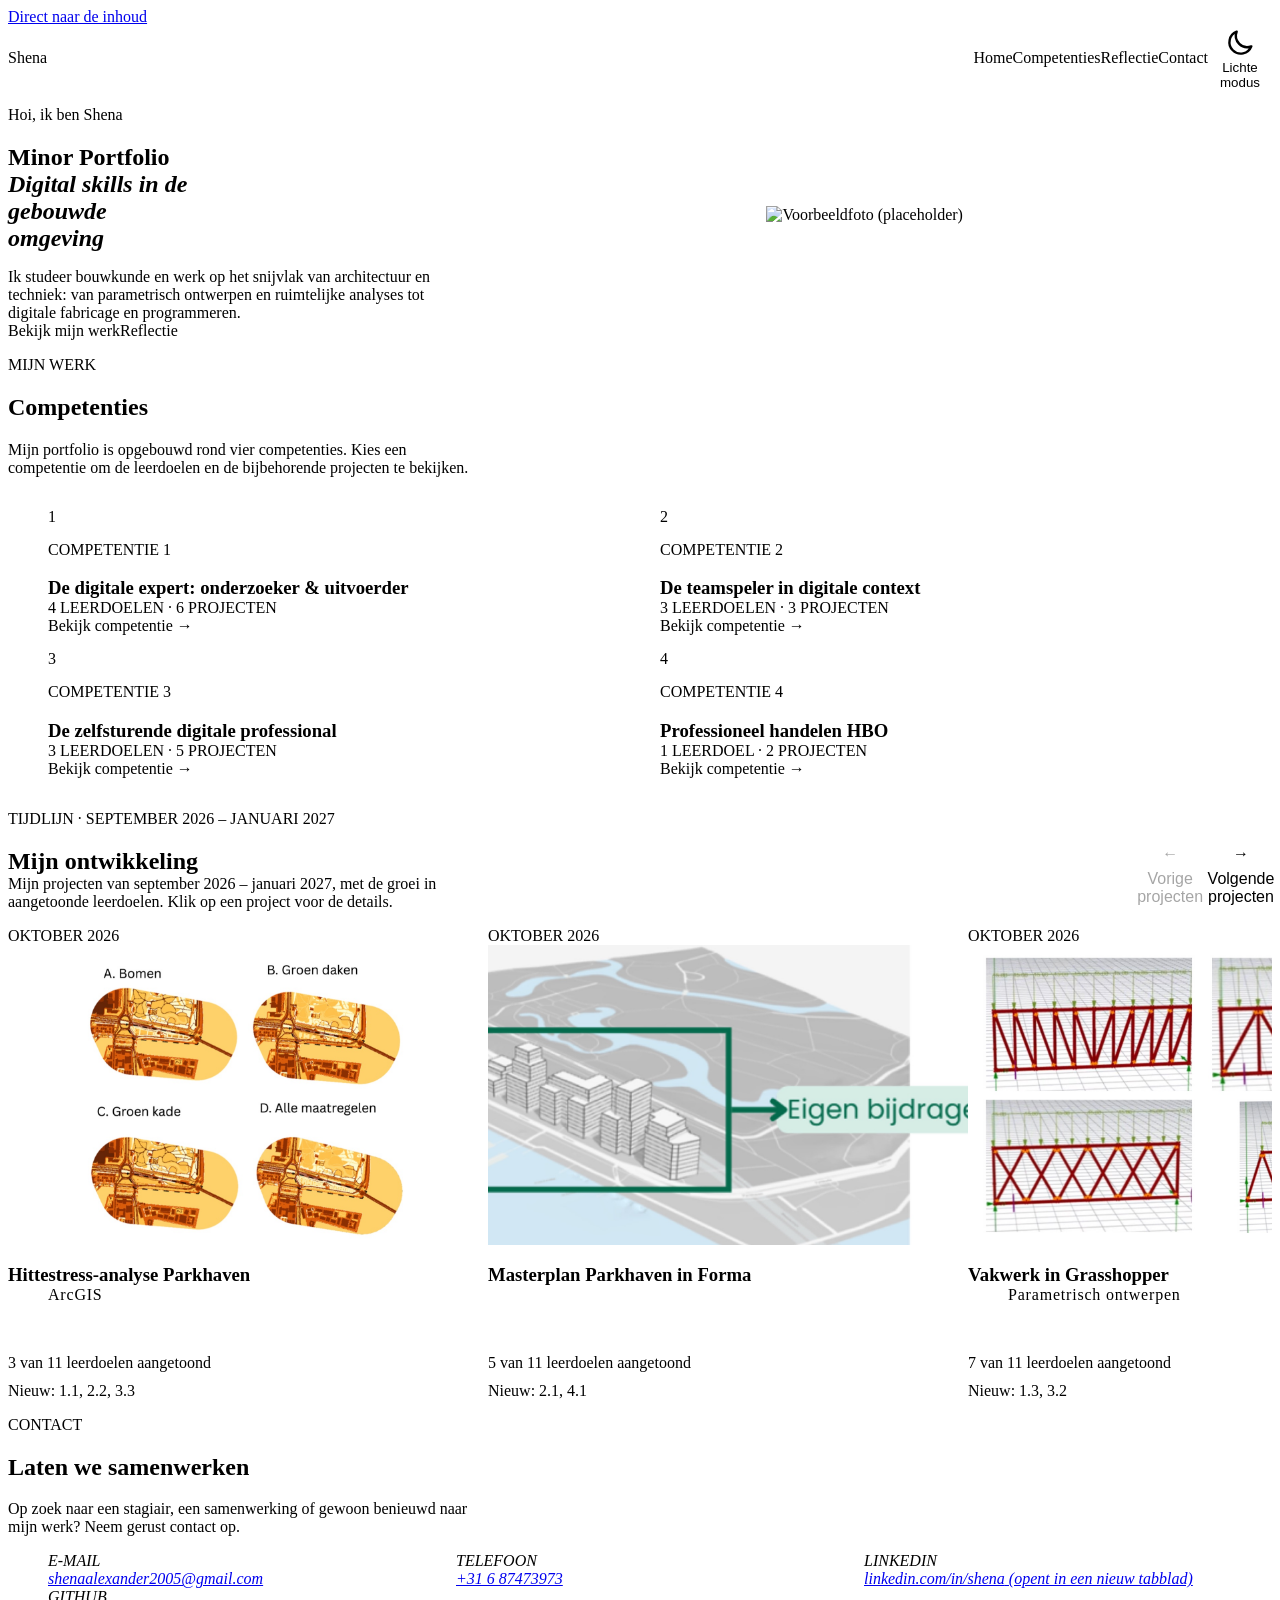
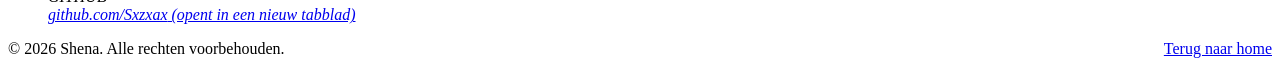
==== commit d54945c8: "Add all PDF and presentation content to the projects Everything from the evidence PDF and the indivi" ====
--- a/index.html
+++ b/index.html
@@ -90,7 +90,7 @@
                 <h3 class="project-card__title">
                   <a class="project-card__link" href="competenties/digitale-expert.html">De digitale expert: onderzoeker &amp; uitvoerder</a>
                 </h3>
-                <p class="theme-card__count">4 leerdoelen · 5 projecten</p>
+                <p class="theme-card__count">4 leerdoelen · 6 projecten</p>
                 <p class="project-card__cta" aria-hidden="true">Bekijk competentie &rarr;</p>
               </div>
             </article>
@@ -104,7 +104,7 @@
                 <h3 class="project-card__title">
                   <a class="project-card__link" href="competenties/teamspeler.html">De teamspeler in digitale context</a>
                 </h3>
-                <p class="theme-card__count">3 leerdoelen · 2 projecten</p>
+                <p class="theme-card__count">3 leerdoelen · 3 projecten</p>
                 <p class="project-card__cta" aria-hidden="true">Bekijk competentie &rarr;</p>
               </div>
             </article>
@@ -118,7 +118,7 @@
                 <h3 class="project-card__title">
                   <a class="project-card__link" href="competenties/zelfsturende-professional.html">De zelfsturende digitale professional</a>
                 </h3>
-                <p class="theme-card__count">3 leerdoelen · 4 projecten</p>
+                <p class="theme-card__count">3 leerdoelen · 5 projecten</p>
                 <p class="project-card__cta" aria-hidden="true">Bekijk competentie &rarr;</p>
               </div>
             </article>
@@ -132,7 +132,7 @@
                 <h3 class="project-card__title">
                   <a class="project-card__link" href="competenties/professioneel-handelen.html">Professioneel handelen HBO</a>
                 </h3>
-                <p class="theme-card__count">1 leerdoel · 1 project</p>
+                <p class="theme-card__count">1 leerdoel · 2 projecten</p>
                 <p class="project-card__cta" aria-hidden="true">Bekijk competentie &rarr;</p>
               </div>
             </article>
@@ -248,20 +248,42 @@
             <p class="timeline__date">november 2026</p>
             <article class="project-card timeline-card">
               <div class="project-card__media">
-                <img src="images/vakwerk-python.jpg" alt="" width="800" height="500" loading="lazy">
-              </div>
-              <div class="project-card__body">
-                <h3 class="project-card__title">
-                  <a class="project-card__link" href="projects/vakwerk-python.html">Vakwerk met Python in Grasshopper</a>
-                </h3>
-                <ul class="tag-list" aria-label="Tags">
-                  <li class="tag">Python</li>
+                <img src="images/kleiprinter-overspanning-resultaat.jpg" alt="" width="800" height="500" loading="lazy">
+              </div>
+              <div class="project-card__body">
+                <h3 class="project-card__title">
+                  <a class="project-card__link" href="projects/kleiprinter-blokken-printen.html">Blokken printen met de kleiprinter</a>
+                </h3>
+                <ul class="tag-list" aria-label="Tags">
+                  <li class="tag">Digitale fabricage</li>
                   <li class="tag">Parametrisch ontwerpen</li>
                 </ul>
                 <div class="timeline-card__progress">
                   <p class="timeline-card__progress-label">9 van 11 leerdoelen aangetoond</p>
                   <div class="progress-bar" aria-hidden="true"><span style="width: 82%"></span></div>
                 </div>
+              <p class="timeline-card__new">Nieuw: 1.2</p>
+              </div>
+            </article>
+          </li>
+          <li class="timeline__item">
+            <p class="timeline__date">november 2026</p>
+            <article class="project-card timeline-card">
+              <div class="project-card__media">
+                <img src="images/vakwerk-python.jpg" alt="" width="800" height="500" loading="lazy">
+              </div>
+              <div class="project-card__body">
+                <h3 class="project-card__title">
+                  <a class="project-card__link" href="projects/vakwerk-python.html">Vakwerk met Python in Grasshopper</a>
+                </h3>
+                <ul class="tag-list" aria-label="Tags">
+                  <li class="tag">Python</li>
+                  <li class="tag">Parametrisch ontwerpen</li>
+                </ul>
+                <div class="timeline-card__progress">
+                  <p class="timeline-card__progress-label">10 van 11 leerdoelen aangetoond</p>
+                  <div class="progress-bar" aria-hidden="true"><span style="width: 91%"></span></div>
+                </div>
               <p class="timeline-card__new">Nieuw: 3.1</p>
               </div>
             </article>
@@ -280,8 +302,8 @@
                   <li class="tag">Parametrisch ontwerpen</li>
                 </ul>
                 <div class="timeline-card__progress">
-                  <p class="timeline-card__progress-label">9 van 11 leerdoelen aangetoond</p>
-                  <div class="progress-bar" aria-hidden="true"><span style="width: 82%"></span></div>
+                  <p class="timeline-card__progress-label">10 van 11 leerdoelen aangetoond</p>
+                  <div class="progress-bar" aria-hidden="true"><span style="width: 91%"></span></div>
                 </div>
               </div>
             </article>
--- a/css/style.css
+++ b/css/style.css
@@ -1142,6 +1142,127 @@
   margin-bottom: var(--space-xs);
 }
 
+/* "Werk in detail" steps on a project page: text, labelled points and a media grid */
+
+.project-details > h2 {
+  margin-bottom: var(--space-md);
+}
+
+.project-detail__content .project-step {
+  margin-bottom: 0;
+  padding-block: var(--space-xl);
+  border-top: var(--border-width) solid var(--color-border);
+}
+
+.project-step h3 {
+  font-size: var(--font-size-lg);
+}
+
+.project-step__date {
+  margin-top: var(--space-2xs);
+  color: var(--color-accent);
+  font-size: var(--font-size-sm);
+  letter-spacing: 0.05em;
+}
+
+.project-step > p + p,
+.project-step > h3 + p,
+.project-step > .project-step__date + p {
+  margin-top: var(--space-sm);
+}
+
+.project-step__points {
+  display: grid;
+  gap: var(--space-sm);
+  margin-top: var(--space-md);
+}
+
+.project-step__points dt {
+  color: var(--color-heading);
+  font-weight: var(--font-weight-bold);
+}
+
+.project-step__points dd {
+  margin: 0;
+}
+
+.project-media {
+  display: grid;
+  gap: var(--space-md);
+  margin-top: var(--space-lg);
+}
+
+.project-media__item {
+  margin: 0;
+}
+
+.project-media__item img,
+.project-media__item video {
+  display: block;
+  width: 100%;
+  height: auto;
+  max-height: 56rem;
+  object-fit: contain;
+  background-color: var(--color-bg-subtle);
+  border: var(--border-width) solid var(--color-border);
+  border-radius: var(--radius-lg);
+}
+
+.project-media__item figcaption {
+  margin-top: var(--space-xs);
+  color: var(--color-text-muted);
+  font-size: var(--font-size-sm);
+}
+
+.project-media__link {
+  margin: 0;
+}
+
+@media (min-width: 48em) {
+  .project-media {
+    grid-template-columns: repeat(2, minmax(0, 1fr));
+  }
+
+  /* A single picture or video uses the full width */
+  .project-media__item:only-child,
+  .project-media__link:only-child {
+    grid-column: 1 / -1;
+  }
+}
+
+/* Feedback on a project page */
+
+.project-feedback > h2 {
+  margin-bottom: var(--space-md);
+}
+
+.feedback {
+  margin: 0 0 var(--space-lg);
+  padding: var(--space-lg);
+  background-color: var(--color-bg-elevated);
+  border: var(--border-width) solid var(--color-border);
+  border-left: 0.4rem solid var(--color-accent);
+  border-radius: var(--radius-lg);
+}
+
+.feedback__title {
+  font-size: var(--font-size-md);
+}
+
+.feedback__quote {
+  margin: var(--space-sm) 0 0;
+}
+
+.feedback__quote p + p {
+  margin-top: var(--space-sm);
+}
+
+.feedback__from {
+  margin-top: var(--space-md);
+  color: var(--color-text-muted);
+  font-size: var(--font-size-sm);
+}
+
 .project-nav {
   display: flex;
   flex-wrap: wrap;
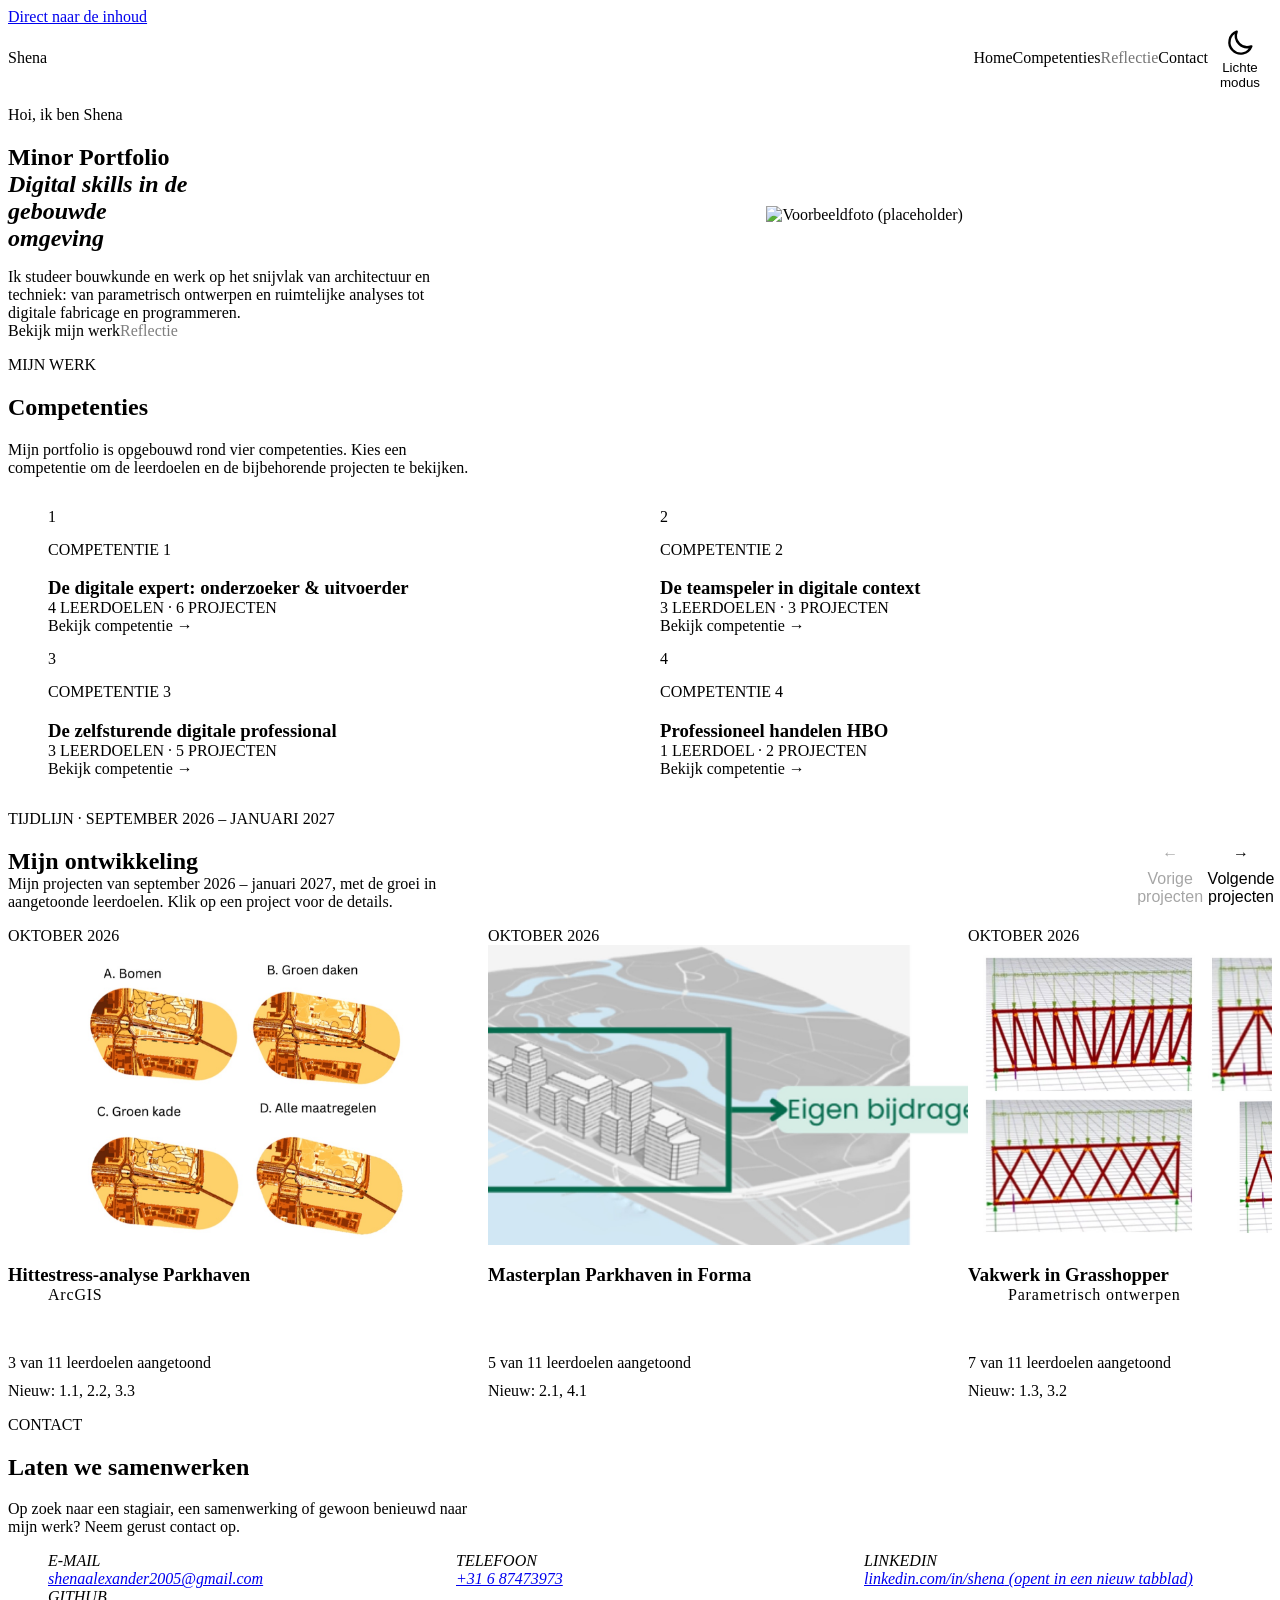
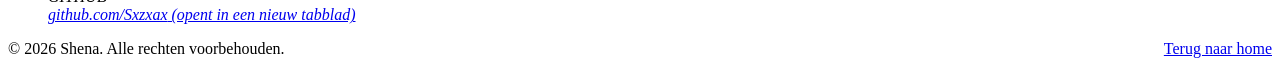
==== commit bafa4f2d: "Compact project texts and disable the Reflectie links Project pages: - Every "Werk in detail" step n" ====
--- a/index.html
+++ b/index.html
@@ -33,7 +33,7 @@
         <ul class="nav__list" id="nav-list">
           <li><a class="nav__link" href="#home">Home</a></li>
           <li><a class="nav__link" href="#competenties">Competenties</a></li>
-          <li><a class="nav__link" href="reflectie.html">Reflectie</a></li>
+          <li class="nav__item nav__item--disabled"><span class="nav__link nav__link--disabled" role="link" aria-disabled="true" tabindex="0" aria-describedby="nav-tooltip-reflectie">Reflectie</span><span class="nav__tooltip" id="nav-tooltip-reflectie" role="tooltip">Binnenkort beschikbaar</span></li>
           <li><a class="nav__link" href="#contact">Contact</a></li>
         </ul>
       </nav>
@@ -65,7 +65,10 @@
           </p>
           <div class="hero__actions">
             <a class="button button--primary" href="#competenties">Bekijk mijn werk</a>
-            <a class="button button--outline" href="reflectie.html">Reflectie</a>
+            <span class="has-tooltip">
+              <span class="button button--outline button--disabled" role="link" aria-disabled="true" tabindex="0" aria-describedby="hero-tooltip-reflectie">Reflectie</span>
+              <span class="tooltip" id="hero-tooltip-reflectie" role="tooltip">Binnenkort beschikbaar</span>
+            </span>
           </div>
         </div>
         <figure class="hero__image">
--- a/css/style.css
+++ b/css/style.css
@@ -76,6 +76,31 @@
   color: var(--color-on-accent);
 }
 
+/* A button that is not available yet (hero "Reflectie"): faded, not clickable,
+   with a tooltip below it (shared look with .nav__tooltip, further down) */
+
+.button--disabled,
+.button--disabled:hover {
+  background-color: transparent;
+  color: var(--color-accent);
+  opacity: 0.5;
+  cursor: not-allowed;
+}
+
+.has-tooltip {
+  position: relative;
+  display: inline-flex;
+}
+
+.tooltip {
+  position: absolute;
+  top: 100%;
+  left: 50%;
+  z-index: 10;
+  margin-top: var(--space-xs);
+  transform: translateX(-50%);
+}
+
 /* ---- Header & navigation ---- */
 
 .site-header {
@@ -185,6 +210,46 @@
   color: var(--color-accent);
 }
 
+/* A menu item that is not available yet (Reflectie): greyed out, not clickable,
+   with a "Binnenkort beschikbaar" tooltip on hover, keyboard focus or tap */
+
+.nav__item--disabled {
+  position: relative;
+  display: flex;
+  align-items: center;
+  gap: var(--space-sm);
+}
+
+.nav__link--disabled,
+.nav__link--disabled:hover {
+  color: var(--color-text-muted);
+  opacity: 0.55;
+  cursor: not-allowed;
+}
+
+.nav__tooltip,
+.tooltip {
+  padding: var(--space-2xs) var(--space-sm);
+  background-color: var(--color-bg-elevated);
+  border: var(--border-width) solid var(--color-border);
+  border-radius: var(--radius-sm);
+  color: var(--color-text);
+  font-size: var(--font-size-xs);
+  white-space: nowrap;
+  opacity: 0;
+  visibility: hidden;
+  pointer-events: none;
+  transition: opacity var(--transition-fast), visibility var(--transition-fast);
+}
+
+.nav__link--disabled:hover + .nav__tooltip,
+.nav__link--disabled:focus + .nav__tooltip,
+.button--disabled:hover + .tooltip,
+.button--disabled:focus + .tooltip {
+  opacity: 1;
+  visibility: visible;
+}
+
 /* Without JS the toggle is hidden and the menu is always visible */
 .no-js .nav__toggle {
   display: none;
@@ -218,6 +283,16 @@
   .nav__link {
     padding: var(--space-xs) 0;
     font-size: var(--font-size-base);
+  }
+
+  /* On wide screens the tooltip hangs below the menu item */
+  .nav__tooltip {
+    position: absolute;
+    top: 100%;
+    left: 50%;
+    z-index: 60;
+    margin-top: var(--space-2xs);
+    transform: translateX(-50%);
   }
 }
 
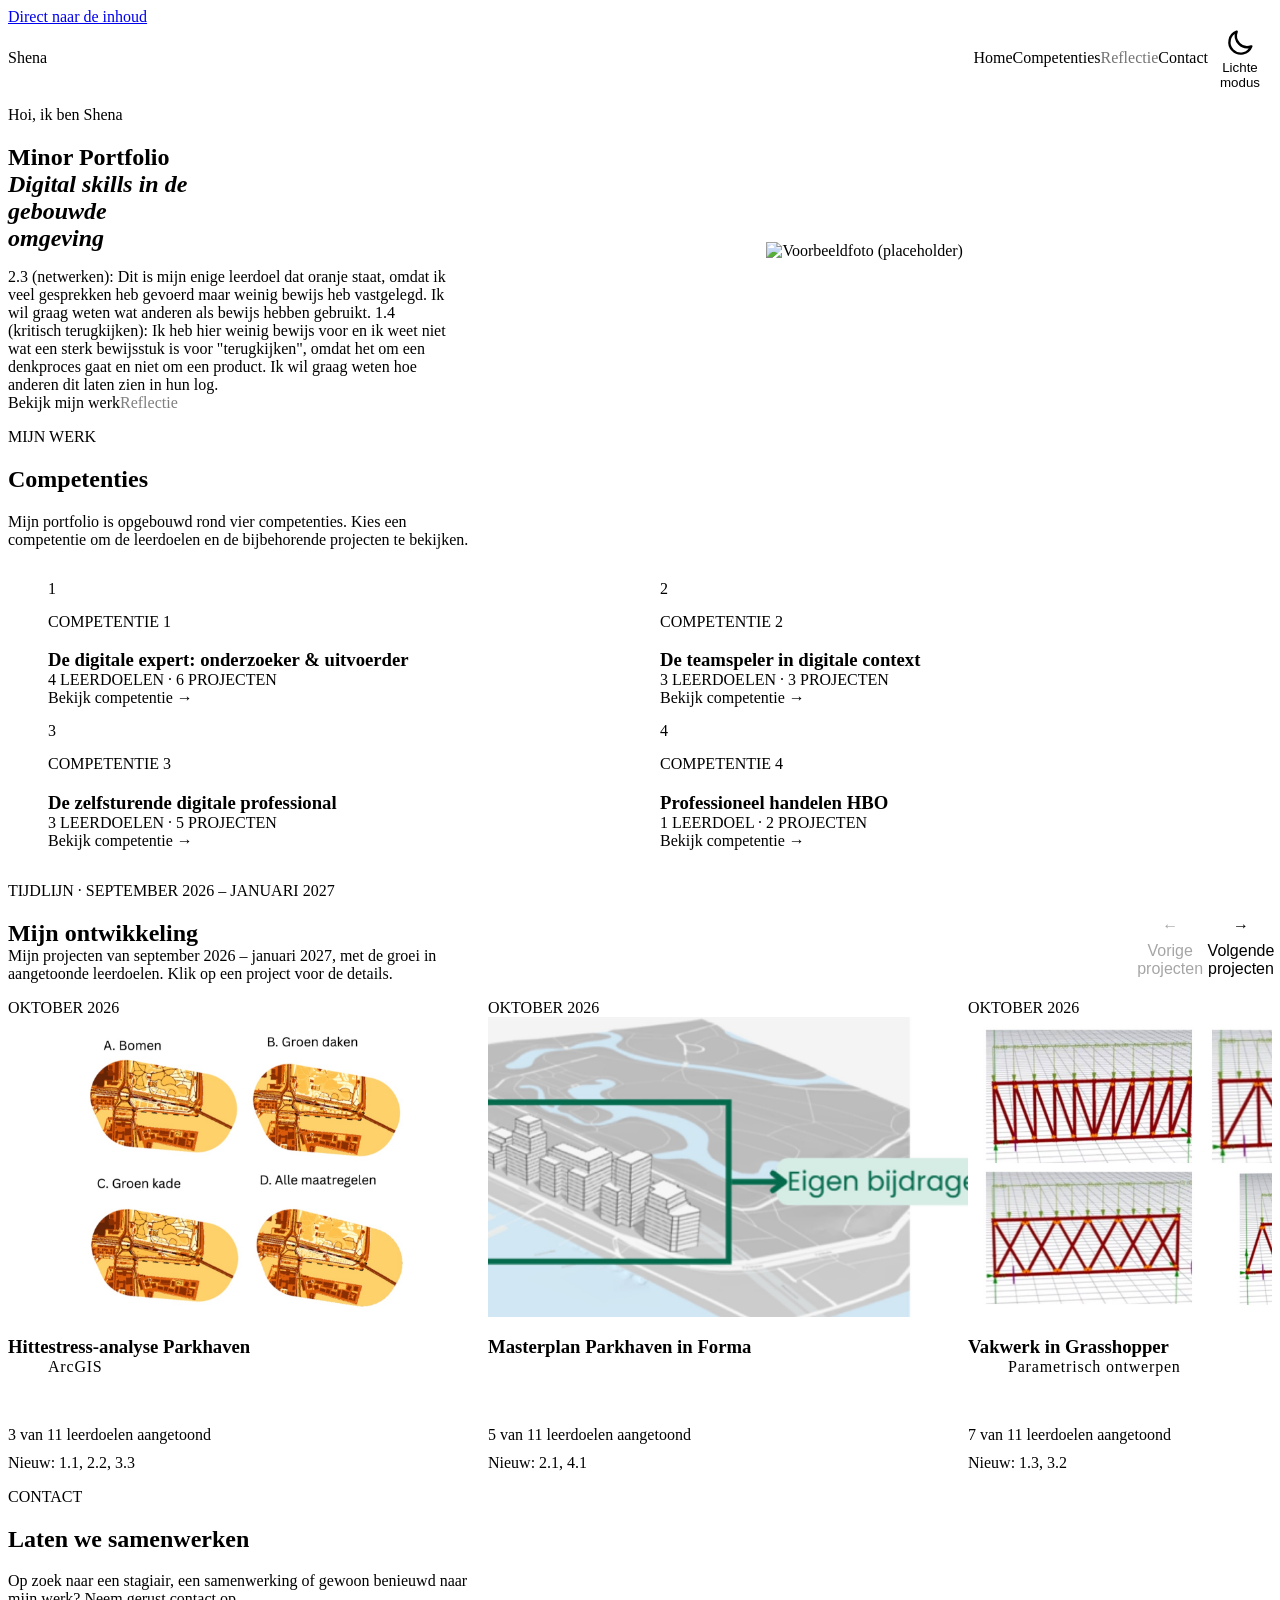
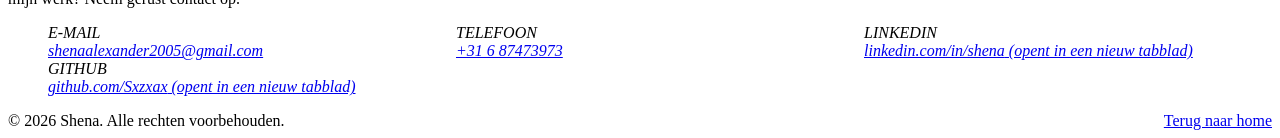
==== commit f50a5545: "Test text change" ====
--- a/index.html
+++ b/index.html
@@ -61,7 +61,8 @@
             Minor Portfolio<br><span class="hero__title-accent">Digital skills in de gebouwde omgeving</span>
           </h1>
           <p class="hero__text">
-            Ik studeer bouwkunde en werk op het snijvlak van architectuur en techniek: van parametrisch ontwerpen en ruimtelijke analyses tot digitale fabricage en programmeren.
+            2.3 (netwerken): Dit is mijn enige leerdoel dat oranje staat, omdat ik veel gesprekken heb gevoerd maar weinig bewijs heb vastgelegd. Ik wil graag weten wat anderen als bewijs hebben gebruikt.
+            1.4 (kritisch terugkijken): Ik heb hier weinig bewijs voor en ik weet niet wat een sterk bewijsstuk is voor "terugkijken", omdat het om een denkproces gaat en niet om een product. Ik wil graag weten hoe anderen dit laten zien in hun log.
           </p>
           <div class="hero__actions">
             <a class="button button--primary" href="#competenties">Bekijk mijn werk</a>
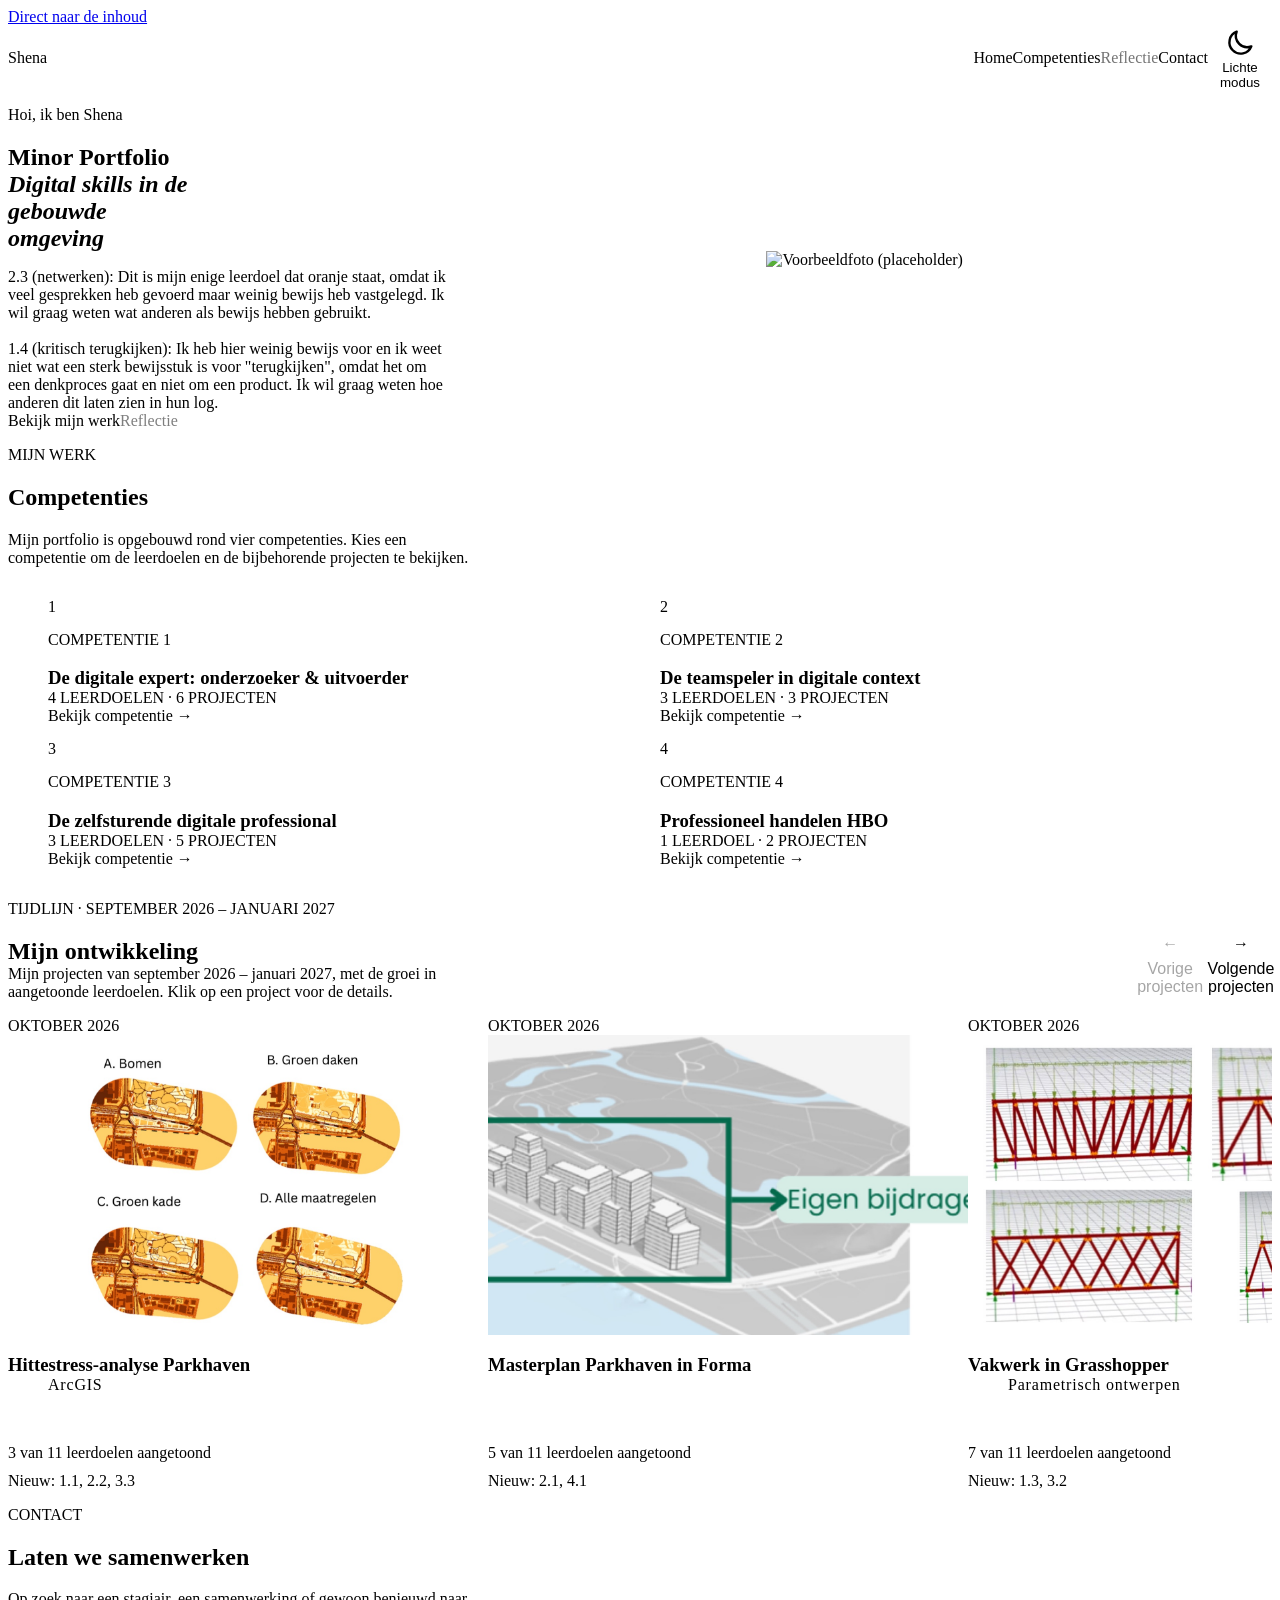
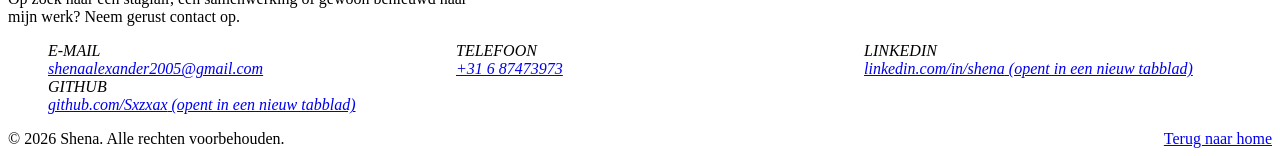
==== commit 3ebbdfa9: "break" ====
--- a/index.html
+++ b/index.html
@@ -62,6 +62,8 @@
           </h1>
           <p class="hero__text">
             2.3 (netwerken): Dit is mijn enige leerdoel dat oranje staat, omdat ik veel gesprekken heb gevoerd maar weinig bewijs heb vastgelegd. Ik wil graag weten wat anderen als bewijs hebben gebruikt.
+            <br/>
+            <br/>
             1.4 (kritisch terugkijken): Ik heb hier weinig bewijs voor en ik weet niet wat een sterk bewijsstuk is voor "terugkijken", omdat het om een denkproces gaat en niet om een product. Ik wil graag weten hoe anderen dit laten zien in hun log.
           </p>
           <div class="hero__actions">
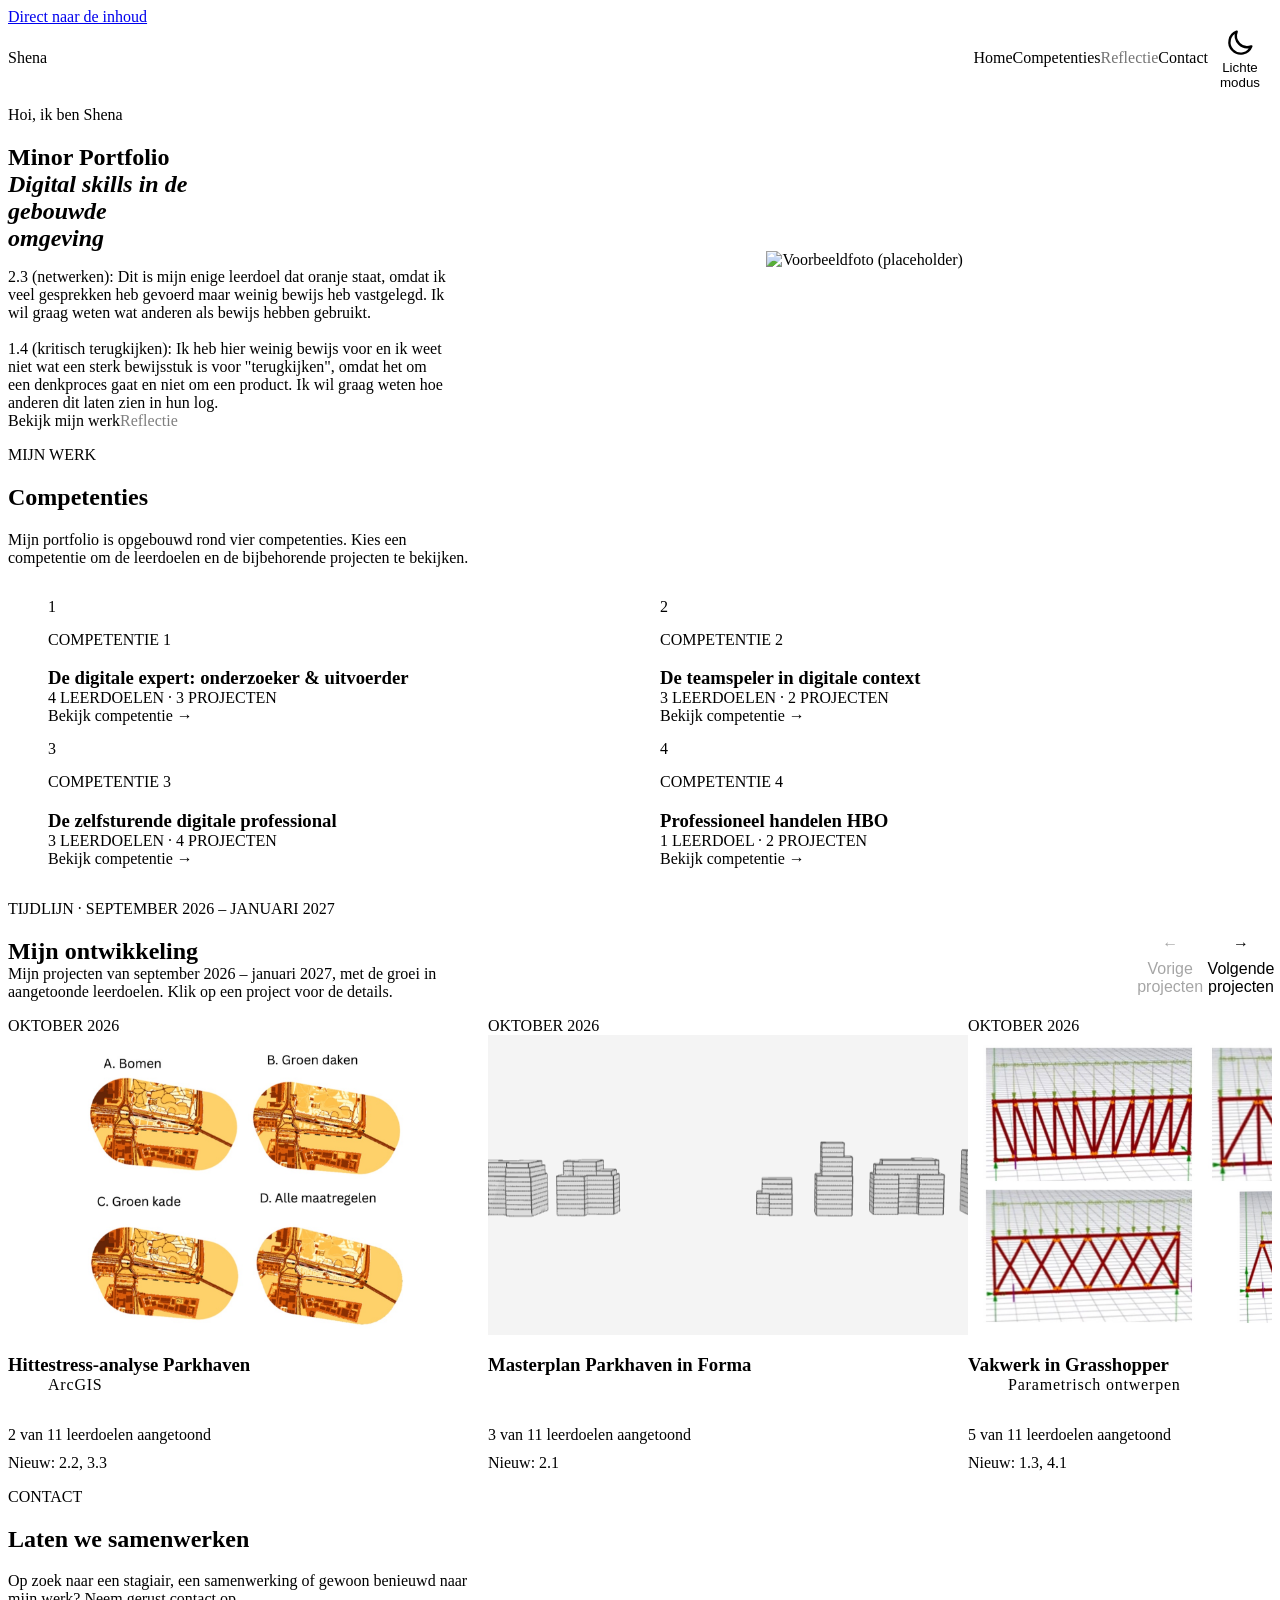
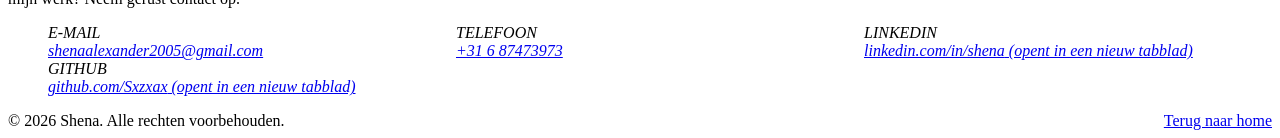
==== commit 751c7879: "Choose which projects show on each competentie page Projects appear on a competentie page through th" ====
--- a/index.html
+++ b/index.html
@@ -61,10 +61,9 @@
             Minor Portfolio<br><span class="hero__title-accent">Digital skills in de gebouwde omgeving</span>
           </h1>
           <p class="hero__text">
-            2.3 (netwerken): Dit is mijn enige leerdoel dat oranje staat, omdat ik veel gesprekken heb gevoerd maar weinig bewijs heb vastgelegd. Ik wil graag weten wat anderen als bewijs hebben gebruikt.
-            <br/>
-            <br/>
-            1.4 (kritisch terugkijken): Ik heb hier weinig bewijs voor en ik weet niet wat een sterk bewijsstuk is voor "terugkijken", omdat het om een denkproces gaat en niet om een product. Ik wil graag weten hoe anderen dit laten zien in hun log.
+            2.3 (netwerken): Dit is mijn enige leerdoel dat oranje staat, omdat ik veel gesprekken heb gevoerd maar weinig bewijs heb vastgelegd. Ik wil graag weten wat anderen als bewijs hebben gebruikt.<br>
+            <br>
+            1.4 (kritisch terugkijken): Ik heb hier weinig bewijs voor en ik weet niet wat een sterk bewijsstuk is voor &quot;terugkijken&quot;, omdat het om een denkproces gaat en niet om een product. Ik wil graag weten hoe anderen dit laten zien in hun log.
           </p>
           <div class="hero__actions">
             <a class="button button--primary" href="#competenties">Bekijk mijn werk</a>
@@ -96,7 +95,7 @@
                 <h3 class="project-card__title">
                   <a class="project-card__link" href="competenties/digitale-expert.html">De digitale expert: onderzoeker &amp; uitvoerder</a>
                 </h3>
-                <p class="theme-card__count">4 leerdoelen · 6 projecten</p>
+                <p class="theme-card__count">4 leerdoelen · 3 projecten</p>
                 <p class="project-card__cta" aria-hidden="true">Bekijk competentie &rarr;</p>
               </div>
             </article>
@@ -110,7 +109,7 @@
                 <h3 class="project-card__title">
                   <a class="project-card__link" href="competenties/teamspeler.html">De teamspeler in digitale context</a>
                 </h3>
-                <p class="theme-card__count">3 leerdoelen · 3 projecten</p>
+                <p class="theme-card__count">3 leerdoelen · 2 projecten</p>
                 <p class="project-card__cta" aria-hidden="true">Bekijk competentie &rarr;</p>
               </div>
             </article>
@@ -124,7 +123,7 @@
                 <h3 class="project-card__title">
                   <a class="project-card__link" href="competenties/zelfsturende-professional.html">De zelfsturende digitale professional</a>
                 </h3>
-                <p class="theme-card__count">3 leerdoelen · 5 projecten</p>
+                <p class="theme-card__count">3 leerdoelen · 4 projecten</p>
                 <p class="project-card__cta" aria-hidden="true">Bekijk competentie &rarr;</p>
               </div>
             </article>
@@ -181,10 +180,29 @@
                   <li class="tag">ArcGIS</li>
                 </ul>
                 <div class="timeline-card__progress">
+                  <p class="timeline-card__progress-label">2 van 11 leerdoelen aangetoond</p>
+                  <div class="progress-bar" aria-hidden="true"><span style="width: 18%"></span></div>
+                </div>
+              <p class="timeline-card__new">Nieuw: 2.2, 3.3</p>
+              </div>
+            </article>
+          </li>
+          <li class="timeline__item">
+            <p class="timeline__date">oktober 2026</p>
+            <article class="project-card timeline-card">
+              <div class="project-card__media">
+                <img src="images/forma-t.png" alt="" width="800" height="500" loading="lazy">
+              </div>
+              <div class="project-card__body">
+                <h3 class="project-card__title">
+                  <a class="project-card__link" href="projects/forma-masterplan-parkhaven.html">Masterplan Parkhaven in Forma</a>
+                </h3>
+
+                <div class="timeline-card__progress">
                   <p class="timeline-card__progress-label">3 van 11 leerdoelen aangetoond</p>
                   <div class="progress-bar" aria-hidden="true"><span style="width: 27%"></span></div>
                 </div>
-              <p class="timeline-card__new">Nieuw: 1.1, 2.2, 3.3</p>
+              <p class="timeline-card__new">Nieuw: 2.1</p>
               </div>
             </article>
           </li>
@@ -192,39 +210,85 @@
             <p class="timeline__date">oktober 2026</p>
             <article class="project-card timeline-card">
               <div class="project-card__media">
-                <img src="images/forma-masterplan-parkhaven.jpg" alt="" width="800" height="500" loading="lazy">
-              </div>
-              <div class="project-card__body">
-                <h3 class="project-card__title">
-                  <a class="project-card__link" href="projects/forma-masterplan-parkhaven.html">Masterplan Parkhaven in Forma</a>
-                </h3>
-
+                <img src="images/vakwerk-grasshopper.jpg" alt="" width="800" height="500" loading="lazy">
+              </div>
+              <div class="project-card__body">
+                <h3 class="project-card__title">
+                  <a class="project-card__link" href="projects/vakwerk-grasshopper.html">Vakwerk in Grasshopper</a>
+                </h3>
+                <ul class="tag-list" aria-label="Tags">
+                  <li class="tag">Parametrisch ontwerpen</li>
+                </ul>
                 <div class="timeline-card__progress">
                   <p class="timeline-card__progress-label">5 van 11 leerdoelen aangetoond</p>
                   <div class="progress-bar" aria-hidden="true"><span style="width: 45%"></span></div>
                 </div>
-              <p class="timeline-card__new">Nieuw: 2.1, 4.1</p>
-              </div>
-            </article>
-          </li>
-          <li class="timeline__item">
-            <p class="timeline__date">oktober 2026</p>
-            <article class="project-card timeline-card">
-              <div class="project-card__media">
-                <img src="images/vakwerk-grasshopper.jpg" alt="" width="800" height="500" loading="lazy">
-              </div>
-              <div class="project-card__body">
-                <h3 class="project-card__title">
-                  <a class="project-card__link" href="projects/vakwerk-grasshopper.html">Vakwerk in Grasshopper</a>
-                </h3>
-                <ul class="tag-list" aria-label="Tags">
+              <p class="timeline-card__new">Nieuw: 1.3, 4.1</p>
+              </div>
+            </article>
+          </li>
+          <li class="timeline__item">
+            <p class="timeline__date">november 2026</p>
+            <article class="project-card timeline-card">
+              <div class="project-card__media">
+                <img src="images/parametrische-overspanning.jpg" alt="" width="800" height="500" loading="lazy">
+              </div>
+              <div class="project-card__body">
+                <h3 class="project-card__title">
+                  <a class="project-card__link" href="projects/parametrische-overspanning.html">Parametrische overspanning</a>
+                </h3>
+                <ul class="tag-list" aria-label="Tags">
+                  <li class="tag">Parametrisch ontwerpen</li>
+                  <li class="tag">Digitale fabricage</li>
+                </ul>
+                <div class="timeline-card__progress">
+                  <p class="timeline-card__progress-label">6 van 11 leerdoelen aangetoond</p>
+                  <div class="progress-bar" aria-hidden="true"><span style="width: 55%"></span></div>
+                </div>
+              <p class="timeline-card__new">Nieuw: 1.4</p>
+              </div>
+            </article>
+          </li>
+          <li class="timeline__item">
+            <p class="timeline__date">november 2026</p>
+            <article class="project-card timeline-card">
+              <div class="project-card__media">
+                <img src="images/kleiprinter-overspanning-resultaat.jpg" alt="" width="800" height="500" loading="lazy">
+              </div>
+              <div class="project-card__body">
+                <h3 class="project-card__title">
+                  <a class="project-card__link" href="projects/kleiprinter-blokken-printen.html">Blokken printen met de kleiprinter</a>
+                </h3>
+                <ul class="tag-list" aria-label="Tags">
+                  <li class="tag">Digitale fabricage</li>
+                  <li class="tag">Parametrisch ontwerpen</li>
+                </ul>
+                <div class="timeline-card__progress">
+                  <p class="timeline-card__progress-label">6 van 11 leerdoelen aangetoond</p>
+                  <div class="progress-bar" aria-hidden="true"><span style="width: 55%"></span></div>
+                </div>
+              </div>
+            </article>
+          </li>
+          <li class="timeline__item">
+            <p class="timeline__date">november 2026</p>
+            <article class="project-card timeline-card">
+              <div class="project-card__media">
+                <img src="images/vakwerk-python.jpg" alt="" width="800" height="500" loading="lazy">
+              </div>
+              <div class="project-card__body">
+                <h3 class="project-card__title">
+                  <a class="project-card__link" href="projects/vakwerk-python.html">Vakwerk met Python in Grasshopper</a>
+                </h3>
+                <ul class="tag-list" aria-label="Tags">
+                  <li class="tag">Python</li>
                   <li class="tag">Parametrisch ontwerpen</li>
                 </ul>
                 <div class="timeline-card__progress">
                   <p class="timeline-card__progress-label">7 van 11 leerdoelen aangetoond</p>
                   <div class="progress-bar" aria-hidden="true"><span style="width: 64%"></span></div>
                 </div>
-              <p class="timeline-card__new">Nieuw: 1.3, 3.2</p>
+              <p class="timeline-card__new">Nieuw: 3.1</p>
               </div>
             </article>
           </li>
@@ -232,85 +296,20 @@
             <p class="timeline__date">november 2026</p>
             <article class="project-card timeline-card">
               <div class="project-card__media">
-                <img src="images/parametrische-overspanning.jpg" alt="" width="800" height="500" loading="lazy">
-              </div>
-              <div class="project-card__body">
-                <h3 class="project-card__title">
-                  <a class="project-card__link" href="projects/parametrische-overspanning.html">Parametrische overspanning</a>
-                </h3>
-                <ul class="tag-list" aria-label="Tags">
-                  <li class="tag">Parametrisch ontwerpen</li>
-                  <li class="tag">Digitale fabricage</li>
+                <img src="images/van-brienenoordbrug.jpg" alt="" width="800" height="500" loading="lazy">
+              </div>
+              <div class="project-card__body">
+                <h3 class="project-card__title">
+                  <a class="project-card__link" href="projects/van-brienenoordbrug.html">Van Brienenoordbrug</a>
+                </h3>
+                <ul class="tag-list" aria-label="Tags">
+                  <li class="tag">Parametrisch ontwerpen</li>
                 </ul>
                 <div class="timeline-card__progress">
                   <p class="timeline-card__progress-label">8 van 11 leerdoelen aangetoond</p>
                   <div class="progress-bar" aria-hidden="true"><span style="width: 73%"></span></div>
                 </div>
-              <p class="timeline-card__new">Nieuw: 1.4</p>
-              </div>
-            </article>
-          </li>
-          <li class="timeline__item">
-            <p class="timeline__date">november 2026</p>
-            <article class="project-card timeline-card">
-              <div class="project-card__media">
-                <img src="images/kleiprinter-overspanning-resultaat.jpg" alt="" width="800" height="500" loading="lazy">
-              </div>
-              <div class="project-card__body">
-                <h3 class="project-card__title">
-                  <a class="project-card__link" href="projects/kleiprinter-blokken-printen.html">Blokken printen met de kleiprinter</a>
-                </h3>
-                <ul class="tag-list" aria-label="Tags">
-                  <li class="tag">Digitale fabricage</li>
-                  <li class="tag">Parametrisch ontwerpen</li>
-                </ul>
-                <div class="timeline-card__progress">
-                  <p class="timeline-card__progress-label">9 van 11 leerdoelen aangetoond</p>
-                  <div class="progress-bar" aria-hidden="true"><span style="width: 82%"></span></div>
-                </div>
-              <p class="timeline-card__new">Nieuw: 1.2</p>
-              </div>
-            </article>
-          </li>
-          <li class="timeline__item">
-            <p class="timeline__date">november 2026</p>
-            <article class="project-card timeline-card">
-              <div class="project-card__media">
-                <img src="images/vakwerk-python.jpg" alt="" width="800" height="500" loading="lazy">
-              </div>
-              <div class="project-card__body">
-                <h3 class="project-card__title">
-                  <a class="project-card__link" href="projects/vakwerk-python.html">Vakwerk met Python in Grasshopper</a>
-                </h3>
-                <ul class="tag-list" aria-label="Tags">
-                  <li class="tag">Python</li>
-                  <li class="tag">Parametrisch ontwerpen</li>
-                </ul>
-                <div class="timeline-card__progress">
-                  <p class="timeline-card__progress-label">10 van 11 leerdoelen aangetoond</p>
-                  <div class="progress-bar" aria-hidden="true"><span style="width: 91%"></span></div>
-                </div>
-              <p class="timeline-card__new">Nieuw: 3.1</p>
-              </div>
-            </article>
-          </li>
-          <li class="timeline__item">
-            <p class="timeline__date">november 2026</p>
-            <article class="project-card timeline-card">
-              <div class="project-card__media">
-                <img src="images/van-brienenoordbrug.jpg" alt="" width="800" height="500" loading="lazy">
-              </div>
-              <div class="project-card__body">
-                <h3 class="project-card__title">
-                  <a class="project-card__link" href="projects/van-brienenoordbrug.html">Van Brienenoordbrug</a>
-                </h3>
-                <ul class="tag-list" aria-label="Tags">
-                  <li class="tag">Parametrisch ontwerpen</li>
-                </ul>
-                <div class="timeline-card__progress">
-                  <p class="timeline-card__progress-label">10 van 11 leerdoelen aangetoond</p>
-                  <div class="progress-bar" aria-hidden="true"><span style="width: 91%"></span></div>
-                </div>
+              <p class="timeline-card__new">Nieuw: 3.2</p>
               </div>
             </article>
           </li>
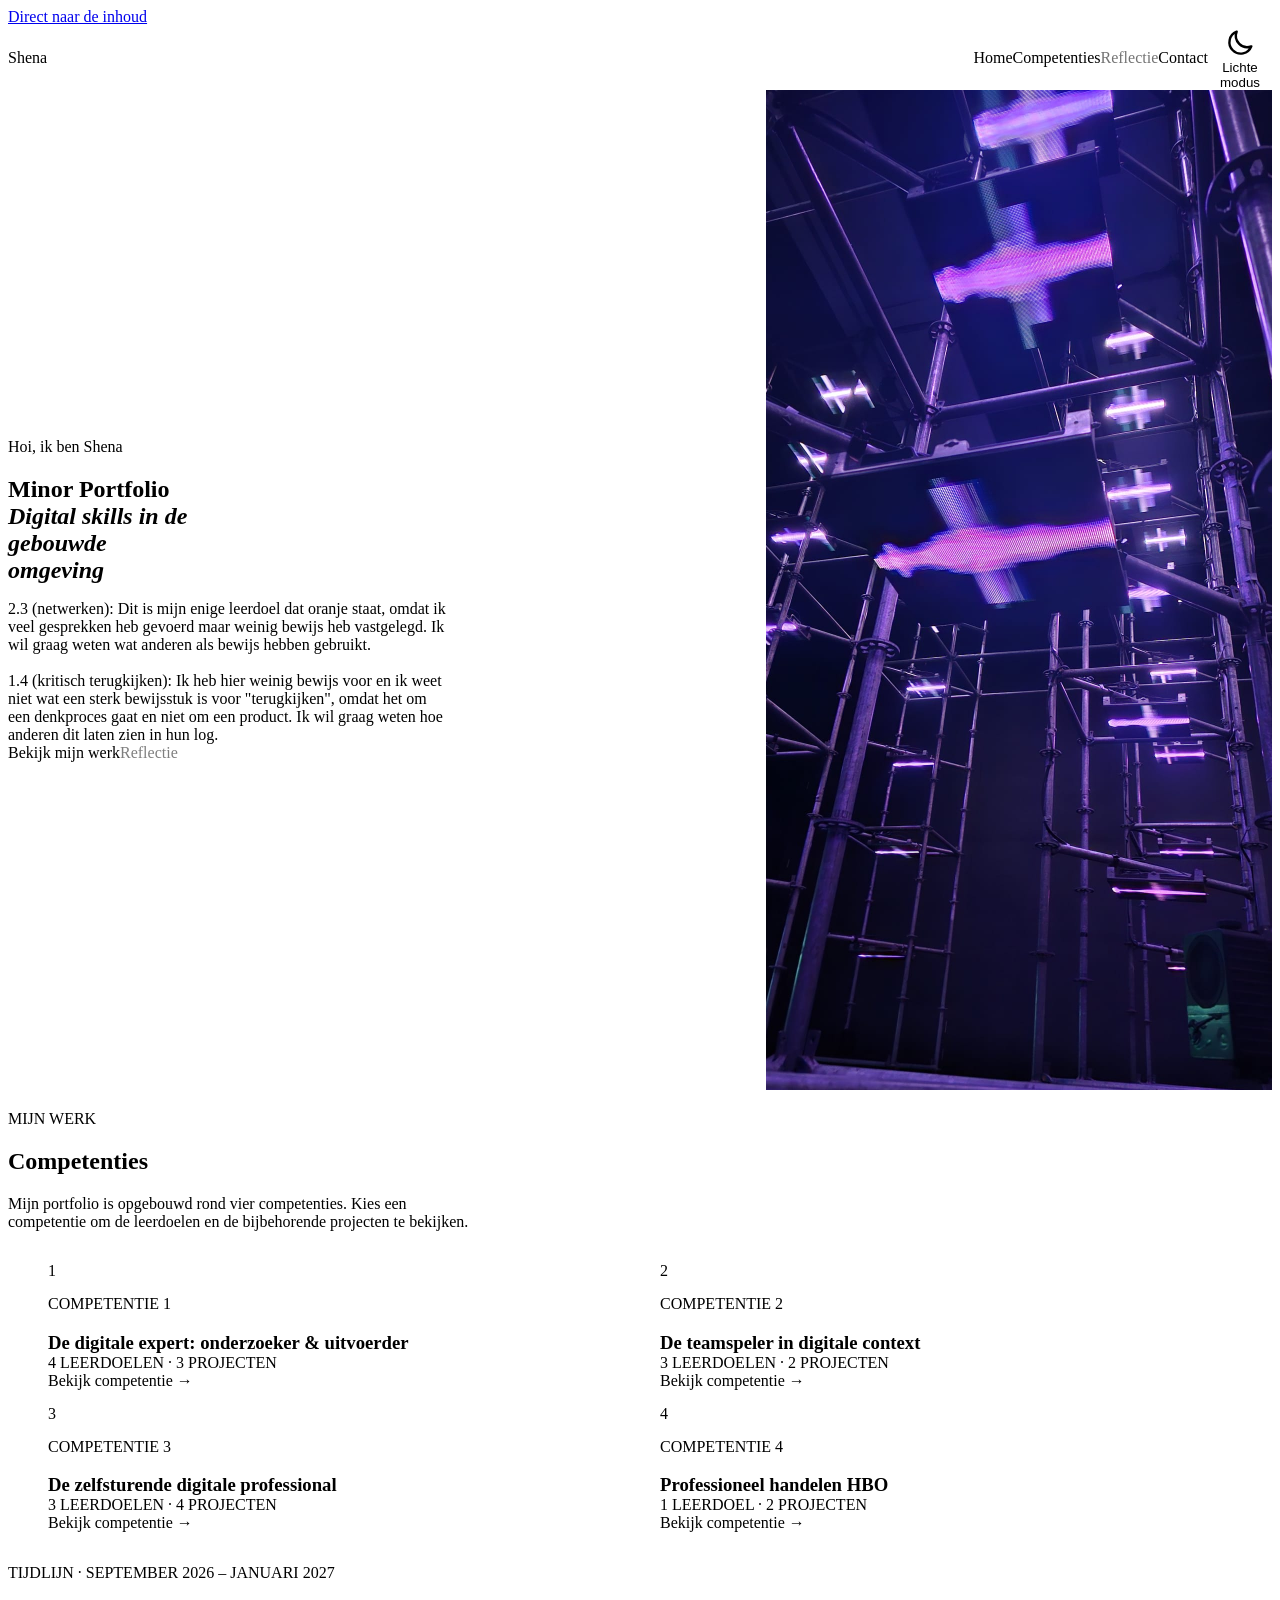
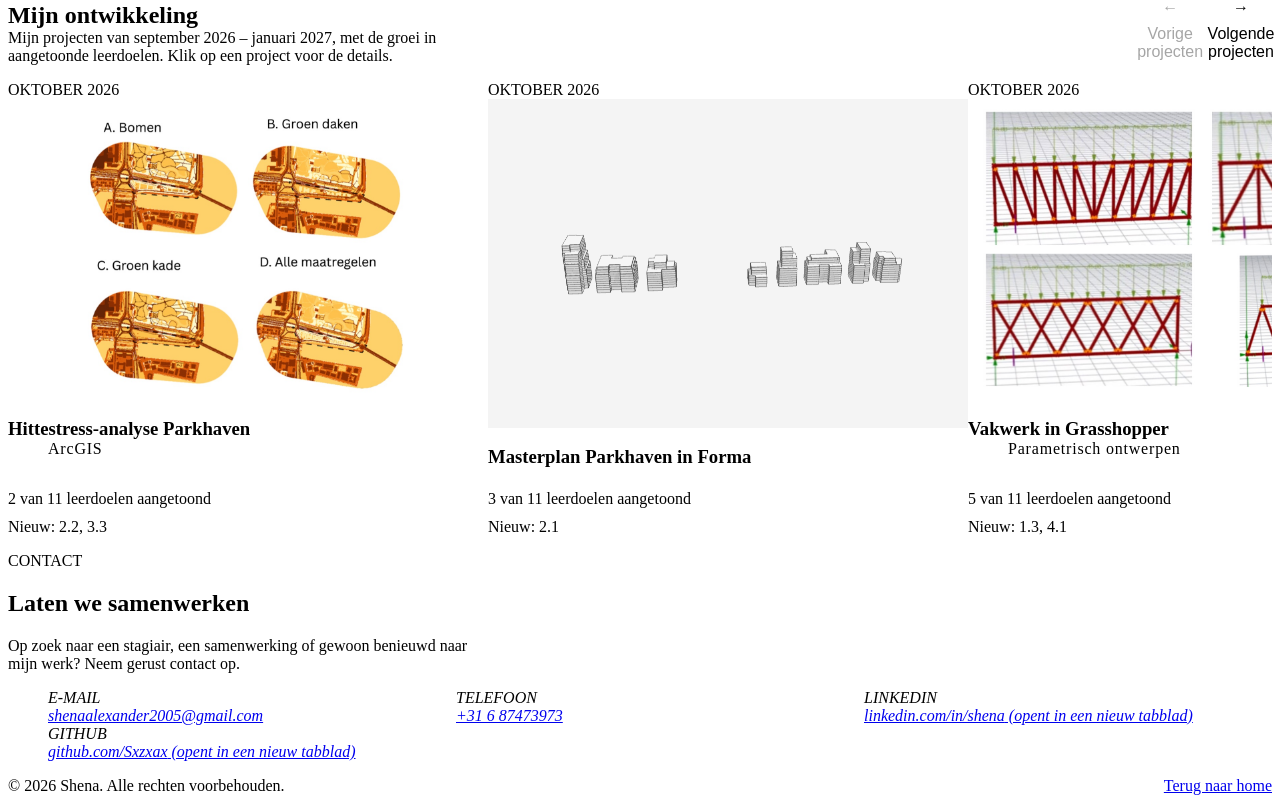
==== commit 14f91e5e: "foto" ====
--- a/index.html
+++ b/index.html
@@ -74,7 +74,7 @@
           </div>
         </div>
         <figure class="hero__image">
-          <img src="https://picsum.photos/seed/shena-hero/800/1000" alt="Voorbeeldfoto (placeholder)" width="800" height="1000">
+          <img src="images/museum-h.png" alt="NXT_Museum" width="800" height="1000">
         </figure>
       </div>
     </section>
@@ -191,7 +191,7 @@
             <p class="timeline__date">oktober 2026</p>
             <article class="project-card timeline-card">
               <div class="project-card__media">
-                <img src="images/forma-t.png" alt="" width="800" height="500" loading="lazy">
+                <img src="images/forma-hoofd2.png" alt="" width="800" height="500" loading="lazy">
               </div>
               <div class="project-card__body">
                 <h3 class="project-card__title">
